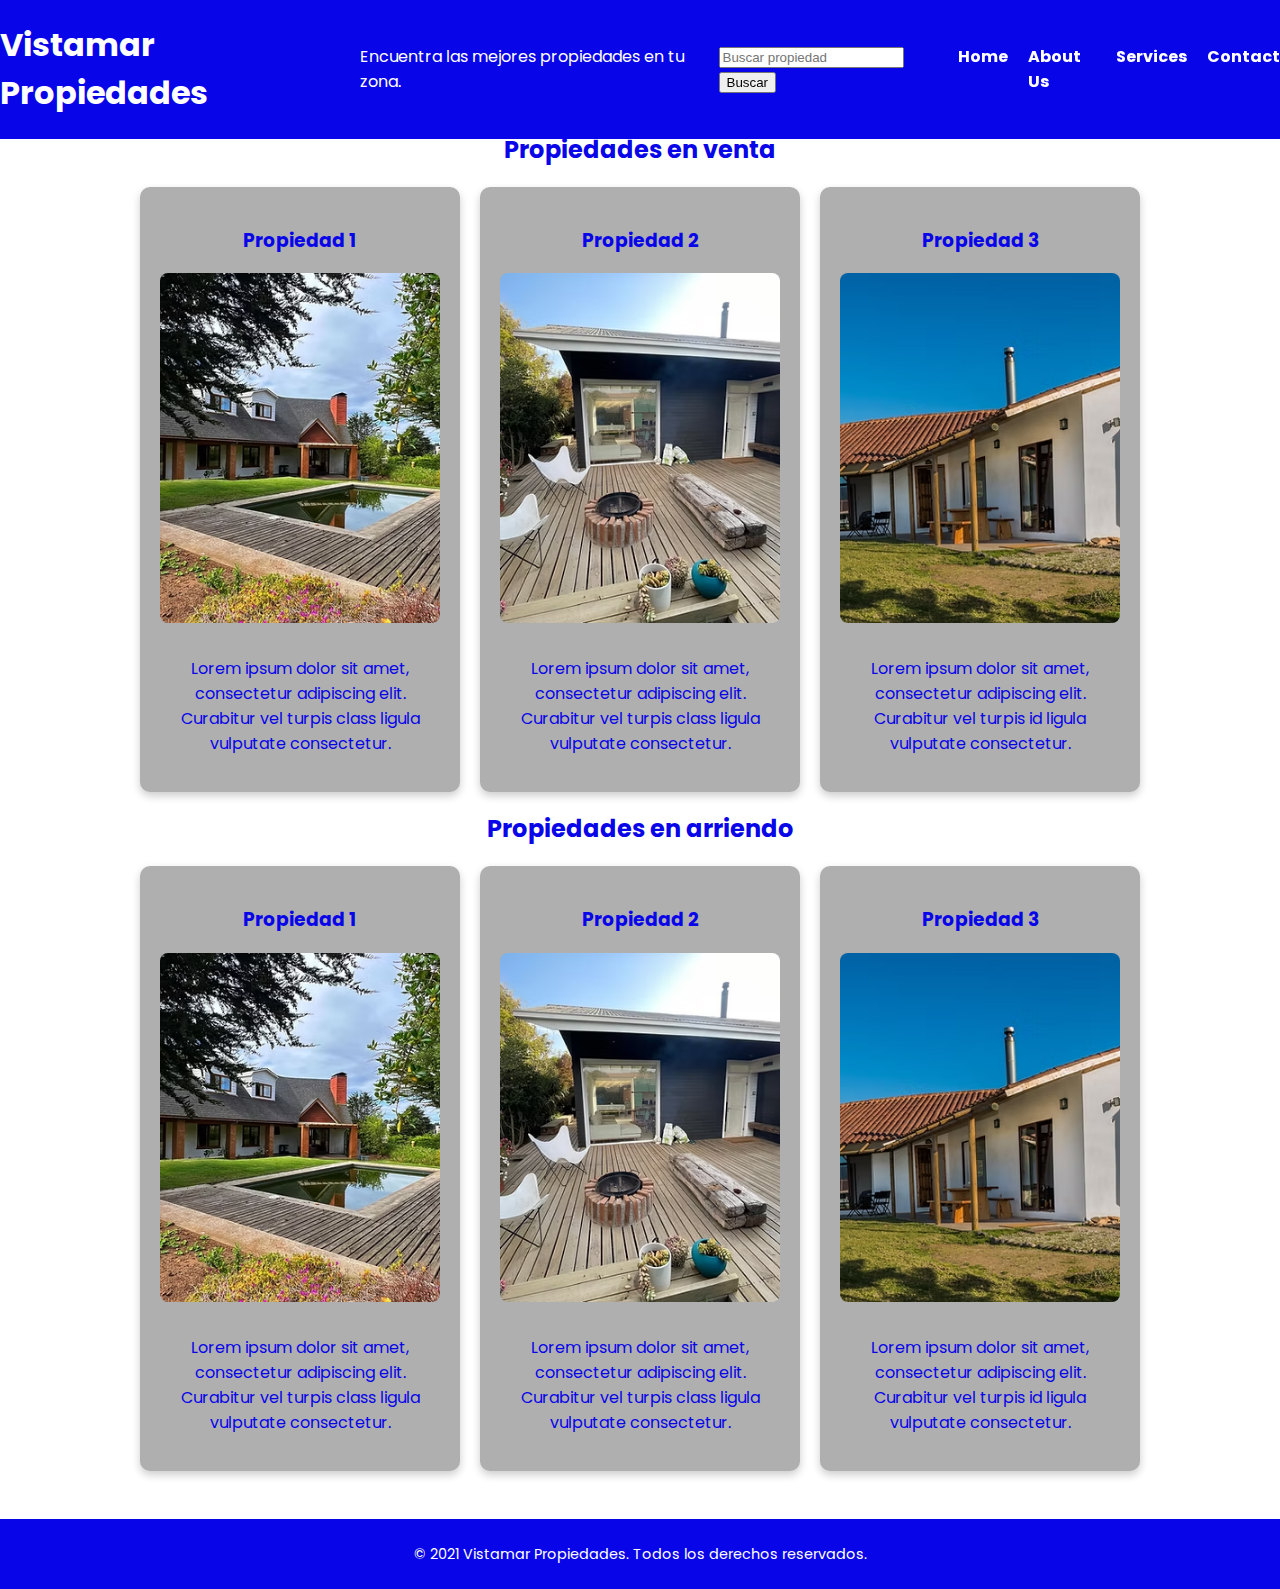
==== index.html @ 5f4e08e5 "primer commit" ====
<!DOCTYPE html>
<html lang="en">
<head>
    <meta charset="UTF-8">
    <meta name="viewport" content="width=device-width, initial-scale=1.0">
    <title>Vistamar Propiedades</title>
    <link rel="stylesheet" href="assets/css/style.css">
</head>
<body>
    <header>
        <h1>Vistamar Propiedades</h1>
        <p>Encuentra las mejores propiedades en tu zona.</p>
        <form action="#" method="get">
            <input type="text" placeholder="Buscar propiedad">
            <button type="submit">Buscar</button>
        </form>
    </div>
        <nav>
            <ul>
                <li><a href="#">Home</a></li>
                <li><a href="#">About Us</a></li>
                <li><a href="#">Services</a></li>
                <li><a href="#">Contact</a></li>
            </ul>
        </nav>
        <div>
    </header>
    <main>
        <section>
            <h2>Propiedades en venta</h2>
            <div class="seccion" id="ventas">
                <div class="card">
                    <h3>Propiedad 1</h3>
                    <img src="assets/img/propiedad1.avif" alt="Propiedad 1">
                    <p>Lorem ipsum dolor sit amet, consectetur adipiscing elit. Curabitur vel turpis class ligula vulputate consectetur.</p>
                </div>
                <div class="card">
                    <h3>Propiedad 2</h3>
                    <img src="assets/img/propiedad2.avif" alt="Propiedad 2">
                    <p>Lorem ipsum dolor sit amet, consectetur adipiscing elit. Curabitur vel turpis class ligula vulputate consectetur.</p>
                </div>
                <div class="card">
                    <h3>Propiedad 3</h3>
                    <img src="assets/img/propiedad3.avif" alt="Propiedad 3">
                    <p>Lorem ipsum dolor sit amet, consectetur adipiscing elit. Curabitur vel turpis id ligula vulputate consectetur.</p>
                </div>
            </div>
        </section>
        <section>
            <h2>Propiedades en arriendo</h2>
            <div class="seccion" id="arriendos">
                <div class="card">
                    <h3>Propiedad 1</h3>
                    <img src="assets/img/propiedad1.avif" alt="Propiedad 1">
                    <p>Lorem ipsum dolor sit amet, consectetur adipiscing elit. Curabitur vel turpis class ligula vulputate consectetur.</p>
                </div>
                <div class="card">
                    <h3>Propiedad 2</h3>
                    <img src="assets/img/propiedad2.avif" alt="Propiedad 2">
                    <p>Lorem ipsum dolor sit amet, consectetur adipiscing elit. Curabitur vel turpis class ligula vulputate consectetur.</p>
                </div>
                <div class="card">
                    <h3>Propiedad 3</h3>
                    <img src="assets/img/propiedad3.avif" alt="Propiedad 3">
                    <p>Lorem ipsum dolor sit amet, consectetur adipiscing elit. Curabitur vel turpis id ligula vulputate consectetur.</p>
                </div>
            </div>
        </section>
    </main>
    <footer>
        <p>&copy; 2021 Vistamar Propiedades. Todos los derechos reservados.</p>
    </footer>
    <script src="assets/js/script.js"></script>
</body>
</html>
---- assets/css/style.css ----
@import url('https://fonts.googleapis.com/css2?family=Poppins:wght@300;400;500;600&display=swap');

:root {
    --bg: #ffffff;
    --primary: #0805e8;
    --yellow: #e7c83c;
    --gris: #afafaf;
}

body {
    background-color: var(--bg);
    font-family: 'Poppins', sans-serif;
    color: var(--primary);
    margin: 0;
    width: 100%;
}

header {
    display: flex;
    justify-content: space-evenly;
    align-items: center;
    background-color: var(--primary);
    color: var(--bg);
    width: 100%;
    position: fixed;
    top: 0;
}

header div {
    text-align: center;
}

header nav ul {
    display: flex;
    gap: 20px;
    list-style: none;
    padding: 0;
    margin: 0;
}

header nav ul li a {
    text-decoration: none;
    color: var(--bg);
    font-weight: bold;
}

main {
    margin-top: 7rem;
    margin-bottom: 3rem;
}

section {
    width: 100%;
    text-align: center;
    align-items: center;
    display: flex;
    flex-direction: column;
    justify-content: center;
}

.seccion {
    width: 1000px;
    display: grid;
    grid-template-columns: repeat(auto-fit, minmax(20rem, 1fr));
    justify-content: center;
    gap: 20px;
}

.card {
    background-color: var(--gris);
    border-radius: 10px;
    padding: 20px;
    box-shadow: 0 4px 8px 0 rgba(0, 0, 0, 0.2);
    text-align: center;
}

.card img {
    width: 100%;
    height: auto;
    border-radius: 8px;
    margin-bottom: 10px;
}

footer {
    text-align: center;
    background-color: var(--primary);
    color: var(--bg);
    padding: 10px 0;
    font-size: 0.9rem;
}
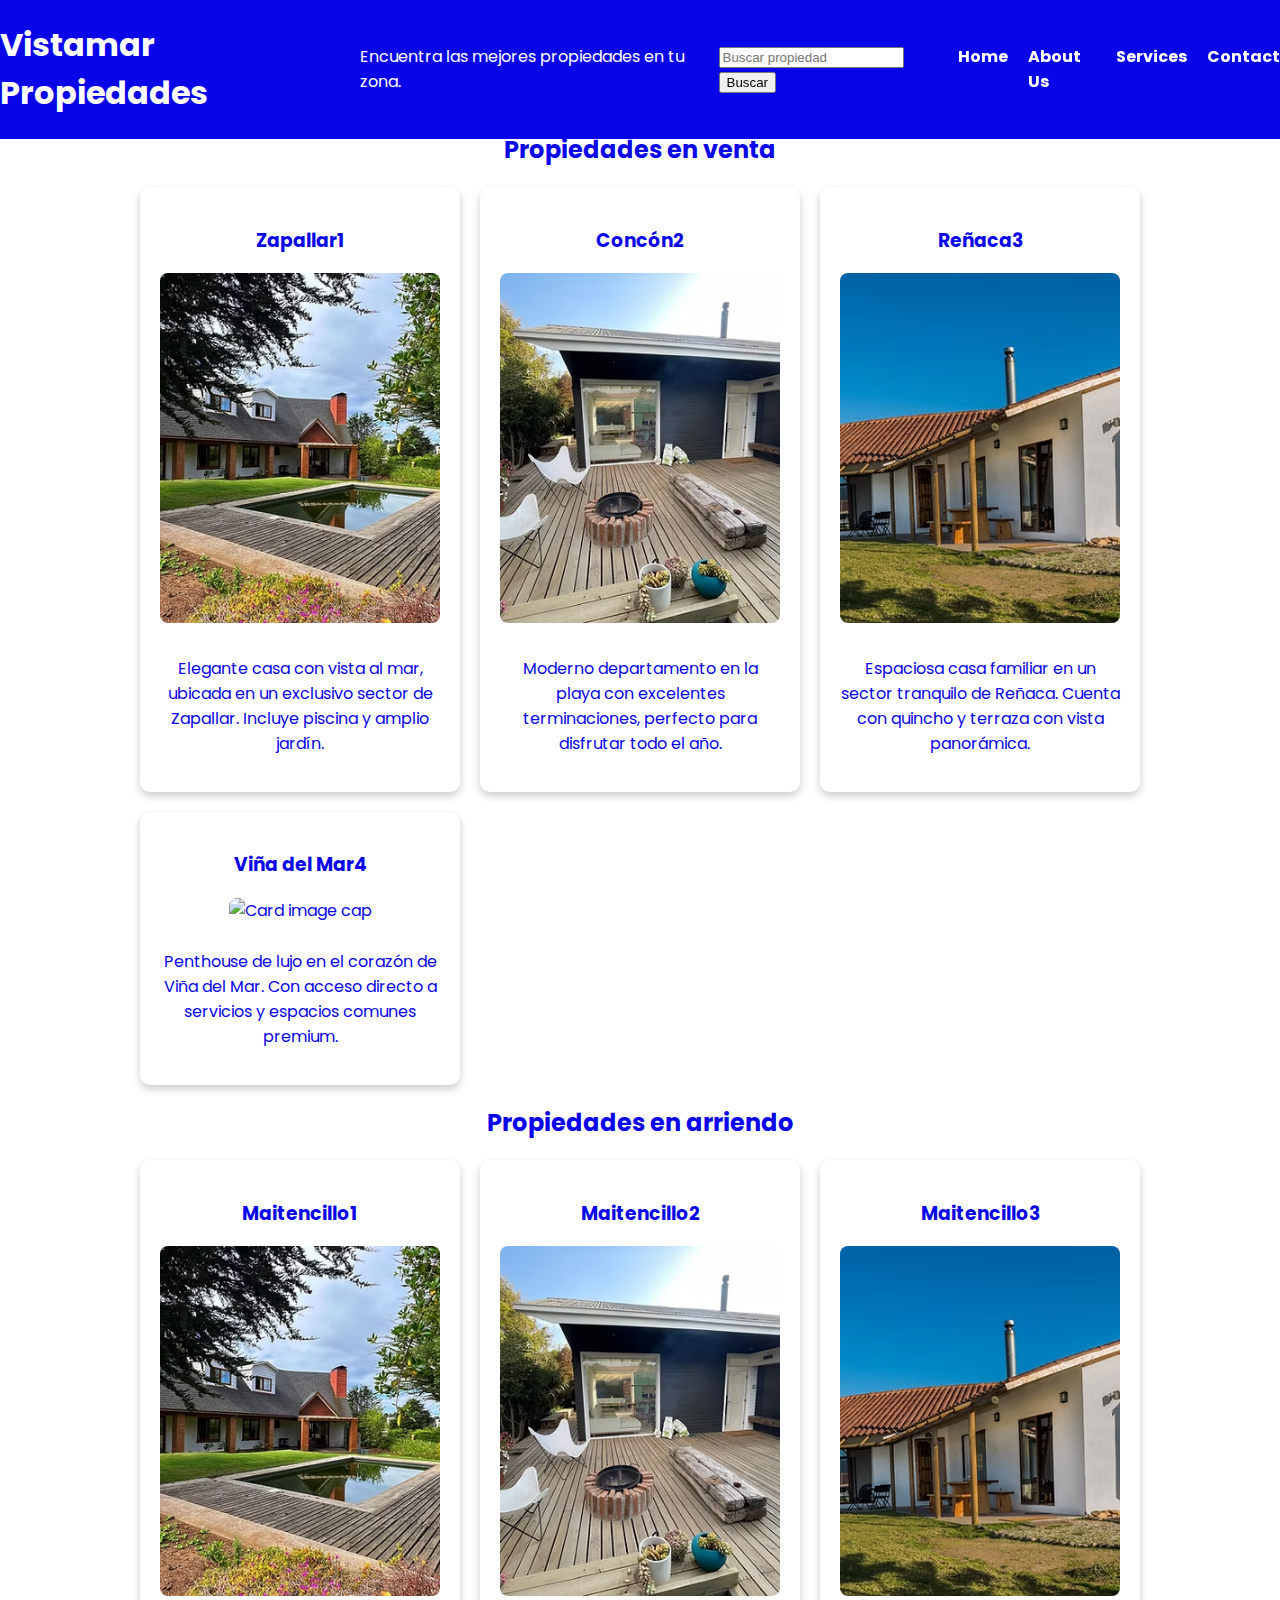
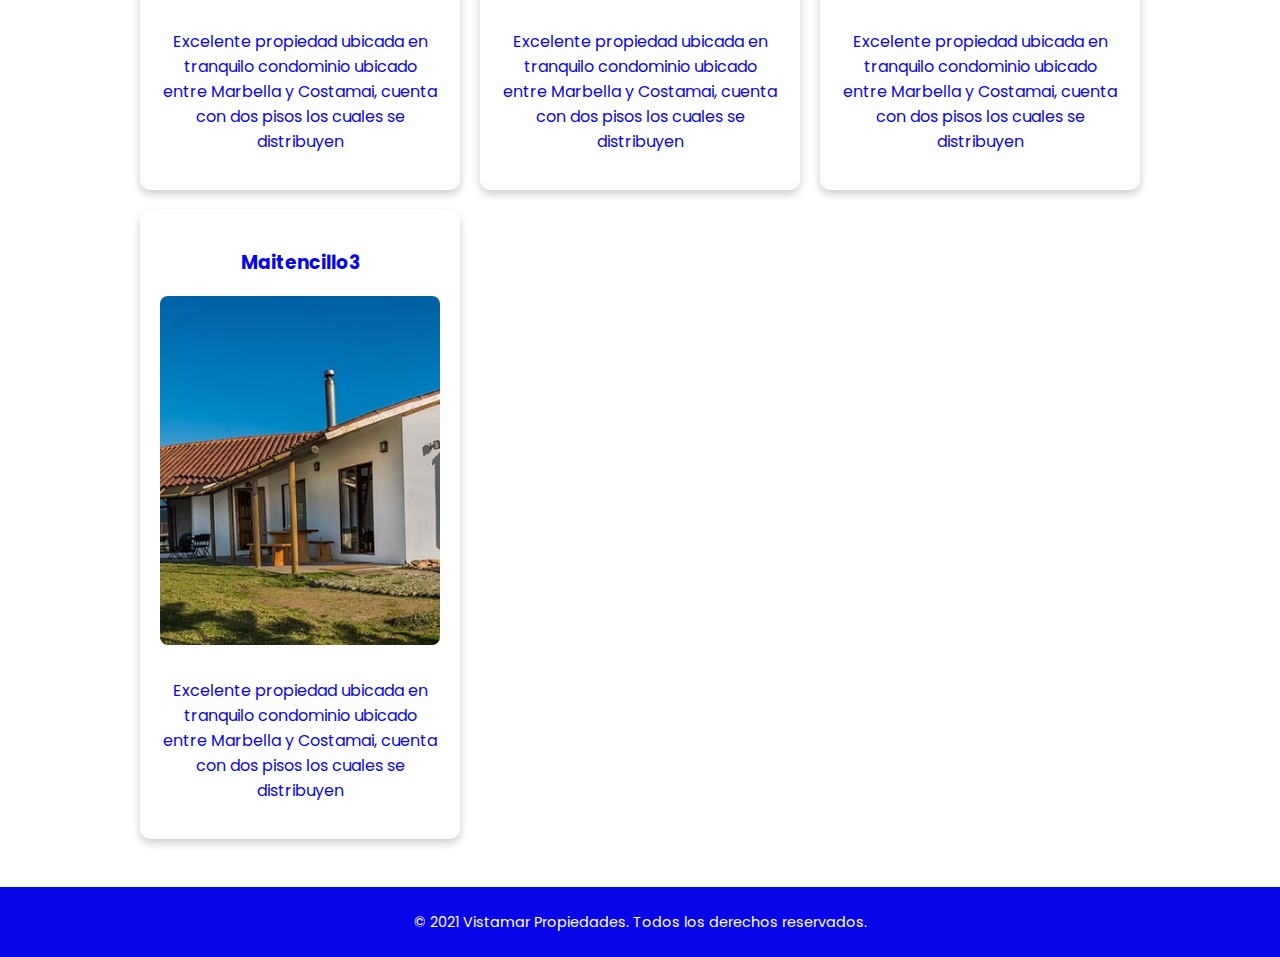
==== commit c6525e0c: "first arrays" ====
--- a/index.html
+++ b/index.html
@@ -29,41 +29,12 @@
         <section>
             <h2>Propiedades en venta</h2>
             <div class="seccion" id="ventas">
-                <div class="card">
-                    <h3>Propiedad 1</h3>
-                    <img src="assets/img/propiedad1.avif" alt="Propiedad 1">
-                    <p>Lorem ipsum dolor sit amet, consectetur adipiscing elit. Curabitur vel turpis class ligula vulputate consectetur.</p>
-                </div>
-                <div class="card">
-                    <h3>Propiedad 2</h3>
-                    <img src="assets/img/propiedad2.avif" alt="Propiedad 2">
-                    <p>Lorem ipsum dolor sit amet, consectetur adipiscing elit. Curabitur vel turpis class ligula vulputate consectetur.</p>
-                </div>
-                <div class="card">
-                    <h3>Propiedad 3</h3>
-                    <img src="assets/img/propiedad3.avif" alt="Propiedad 3">
-                    <p>Lorem ipsum dolor sit amet, consectetur adipiscing elit. Curabitur vel turpis id ligula vulputate consectetur.</p>
-                </div>
+              
             </div>
         </section>
         <section>
             <h2>Propiedades en arriendo</h2>
             <div class="seccion" id="arriendos">
-                <div class="card">
-                    <h3>Propiedad 1</h3>
-                    <img src="assets/img/propiedad1.avif" alt="Propiedad 1">
-                    <p>Lorem ipsum dolor sit amet, consectetur adipiscing elit. Curabitur vel turpis class ligula vulputate consectetur.</p>
-                </div>
-                <div class="card">
-                    <h3>Propiedad 2</h3>
-                    <img src="assets/img/propiedad2.avif" alt="Propiedad 2">
-                    <p>Lorem ipsum dolor sit amet, consectetur adipiscing elit. Curabitur vel turpis class ligula vulputate consectetur.</p>
-                </div>
-                <div class="card">
-                    <h3>Propiedad 3</h3>
-                    <img src="assets/img/propiedad3.avif" alt="Propiedad 3">
-                    <p>Lorem ipsum dolor sit amet, consectetur adipiscing elit. Curabitur vel turpis id ligula vulputate consectetur.</p>
-                </div>
             </div>
         </section>
     </main>
--- a/assets/css/style.css
+++ b/assets/css/style.css
@@ -67,7 +67,7 @@
 }
 
 .card {
-    background-color: var(--gris);
+    background-color: var(--bg);
     border-radius: 10px;
     padding: 20px;
     box-shadow: 0 4px 8px 0 rgba(0, 0, 0, 0.2);
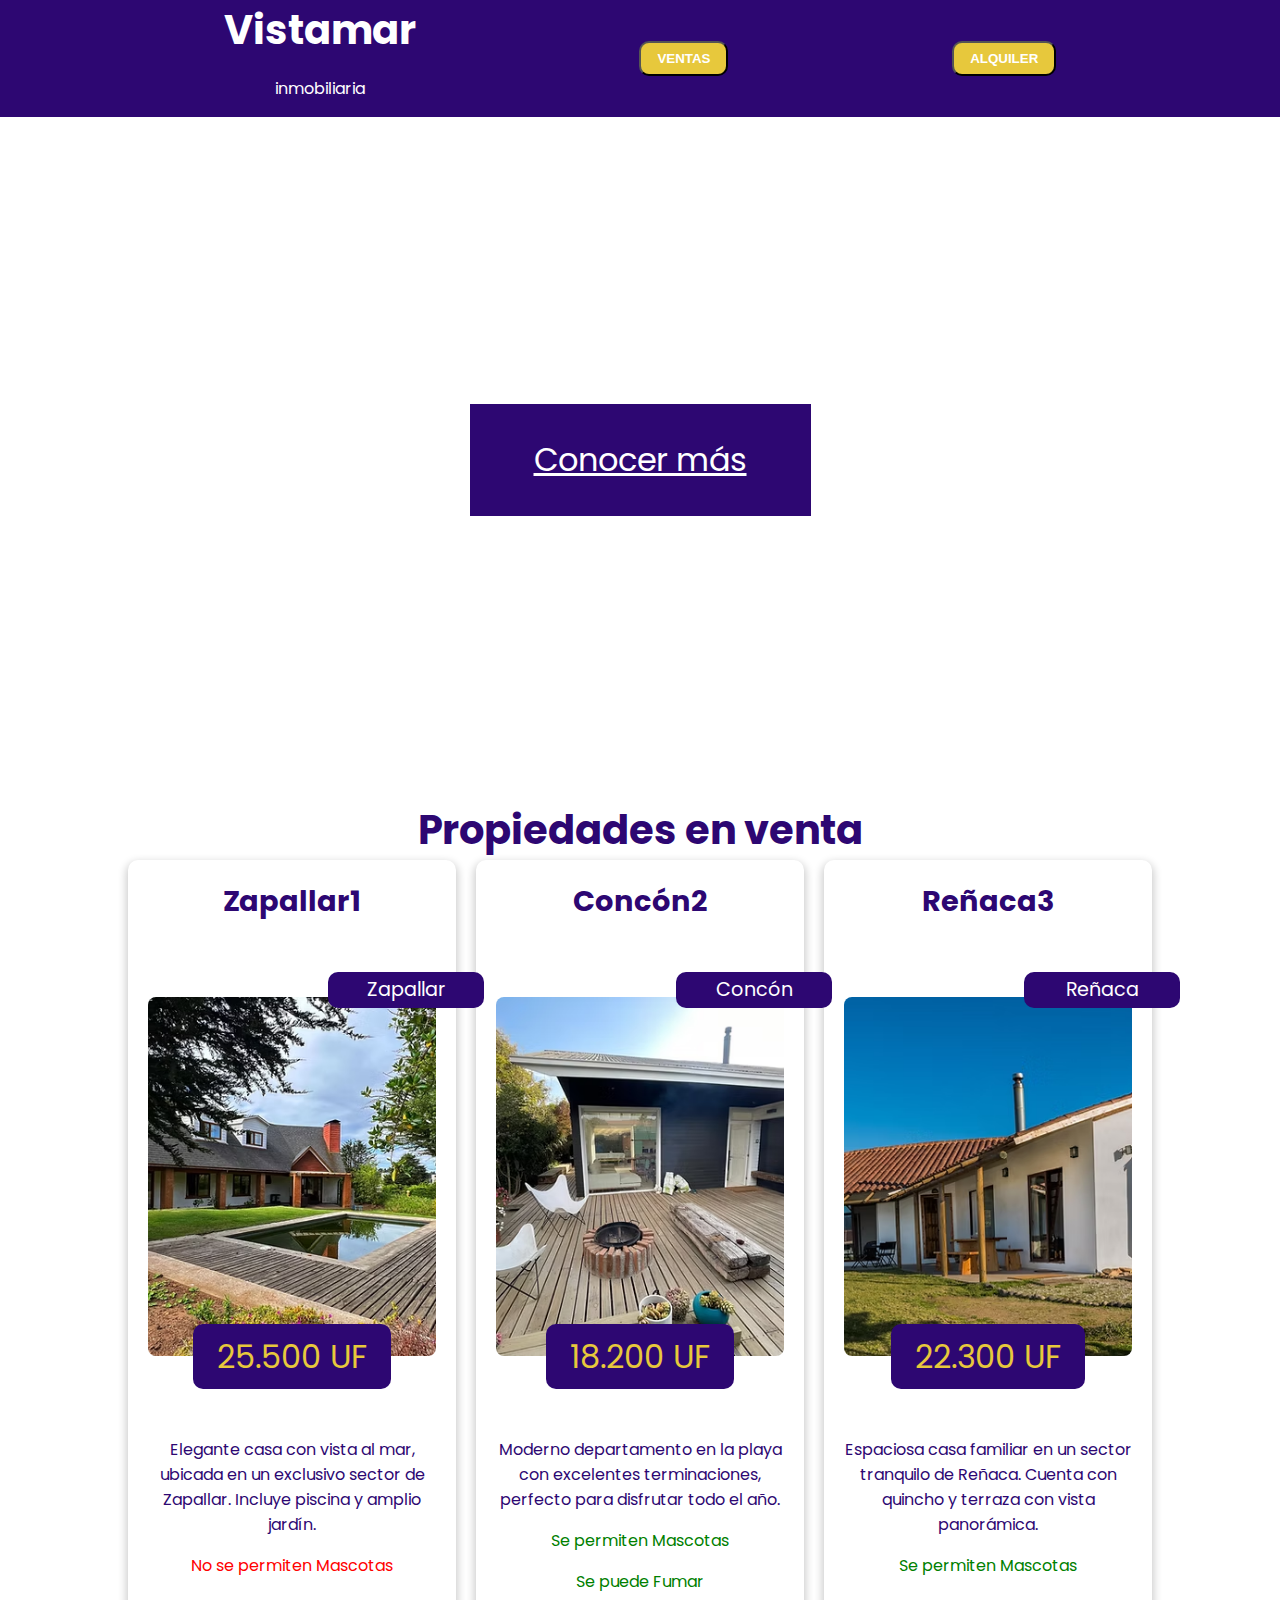
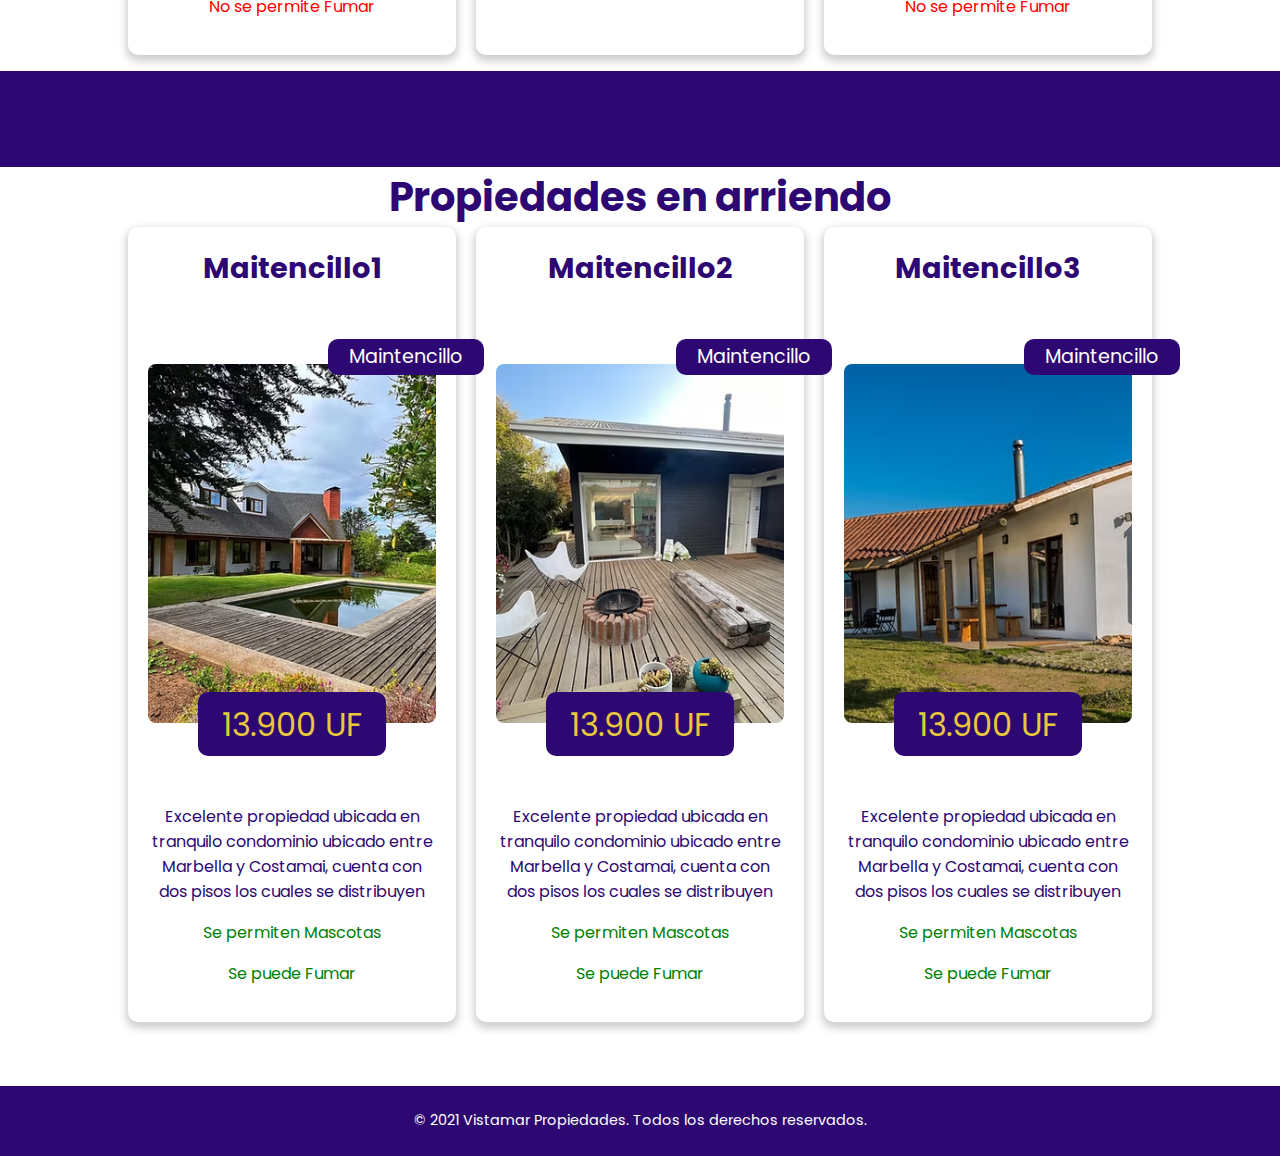
==== commit ba696f79: "smoke and pets logic" ====
--- a/index.html
+++ b/index.html
@@ -8,30 +8,29 @@
 </head>
 <body>
     <header>
-        <h1>Vistamar Propiedades</h1>
-        <p>Encuentra las mejores propiedades en tu zona.</p>
-        <form action="#" method="get">
-            <input type="text" placeholder="Buscar propiedad">
-            <button type="submit">Buscar</button>
-        </form>
+        <div style="display: flex; flex-direction: column;">
+            <h2>Vistamar</h2>
+            <p>inmobiliaria</p>
+        </div>
+            <button type="button">VENTAS</button>
+            <button type="button">ALQUILER</button>
     </div>
-        <nav>
-            <ul>
-                <li><a href="#">Home</a></li>
-                <li><a href="#">About Us</a></li>
-                <li><a href="#">Services</a></li>
-                <li><a href="#">Contact</a></li>
-            </ul>
-        </nav>
-        <div>
     </header>
     <main>
+        <section>
+            <div class="hero">
+                <h1>Conoce tú próximo hogar</h1>
+                <a href="#">Conocer más</a>
+            </div>
+        </section>
+
         <section>
             <h2>Propiedades en venta</h2>
             <div class="seccion" id="ventas">
               
             </div>
         </section>
+        <div class="banner"></div>
         <section>
             <h2>Propiedades en arriendo</h2>
             <div class="seccion" id="arriendos">
--- a/assets/css/style.css
+++ b/assets/css/style.css
@@ -1,90 +1,176 @@
-@import url('https://fonts.googleapis.com/css2?family=Poppins:wght@300;400;500;600&display=swap');
+@import url("https://fonts.googleapis.com/css2?family=Poppins:wght@300;400;500;600&display=swap");
 
 :root {
-    --bg: #ffffff;
-    --primary: #0805e8;
-    --yellow: #e7c83c;
-    --gris: #afafaf;
+  --bg: #ffffff;
+  --primary: #2d0772;
+  --yellow: #e7c83c;
+  --gris: #afafaf;
 }
 
 body {
-    background-color: var(--bg);
-    font-family: 'Poppins', sans-serif;
+  background-color: var(--bg);
+  font-family: "Poppins", sans-serif;
+  color: var(--primary);
+  margin: 0;
+  width: 100%;
+}
+
+h1 {
+    font-size: 5rem;
+    color: var(--bg);
+    margin: 0;
+}
+h2 {
+  font-size: 2.5rem;
+  color: var(--primary);
+  margin: 0;
+}
+header h2 {
+  font-size: 2.5rem;
+  color: var(--bg);
+  margin: 0;
+}
+h3 {
+    font-size: 1.8rem;
     color: var(--primary);
     margin: 0;
-    width: 100%;
 }
 
+.red {
+  color: red !important;
+}
+.green {
+  color: green !important;
+}
+
+
 header {
-    display: flex;
-    justify-content: space-evenly;
-    align-items: center;
-    background-color: var(--primary);
-    color: var(--bg);
-    width: 100%;
-    position: fixed;
-    top: 0;
+  display: flex;
+  justify-content: space-evenly;
+  align-items: center;
+  background-color: var(--primary);
+  color: var(--bg);
+  width: 100%;
+  position: fixed;
+  top: 0;
+  z-index: 2;
 }
 
 header div {
-    text-align: center;
+  text-align: center;
 }
 
 header nav ul {
-    display: flex;
-    gap: 20px;
-    list-style: none;
-    padding: 0;
-    margin: 0;
+  display: flex;
+  gap: 20px;
+  list-style: none;
+  padding: 0;
+  margin: 0;
 }
 
 header nav ul li a {
-    text-decoration: none;
-    color: var(--bg);
-    font-weight: bold;
+  text-decoration: none;
+  color: var(--bg);
+  font-weight: bold;
+}
+
+button {
+  color: var(--bg);
+  background-color: var(--yellow);
+  padding: 0.5rem 1rem;
+  font-weight: 600;
+  border-radius: 10px;
 }
 
 main {
-    margin-top: 7rem;
-    margin-bottom: 3rem;
+  margin-bottom: 3rem;
 }
 
 section {
+  width: 100%;
+  text-align: center;
+  align-items: center;
+  display: flex;
+  flex-direction: column;
+  justify-content: center;
+}
+
+.banner {
     width: 100%;
-    text-align: center;
-    align-items: center;
-    display: flex;
-    flex-direction: column;
-    justify-content: center;
+    height: 6rem;
+    background-color: var(--primary);
+}
+
+span {
+    position: relative;
+    top: -40px;
+    background-color: var(--primary);
+    color: var(--yellow);
+    padding: .6rem 1.5rem;
+    font-size: 2rem;
+    margin: 0;
+    border-radius: 10px;
+}
+.ubi {
+    position: relative;
+    top: 30px;
+    right: -180px;
+    color: var(--bg);
+    background-color: var(--primary);
+    padding: .2rem;
+    font-size: 1.2rem;
+    width: 150px;
+    border-radius: 10px;
 }
 
 .seccion {
-    width: 1000px;
-    display: grid;
-    grid-template-columns: repeat(auto-fit, minmax(20rem, 1fr));
-    justify-content: center;
-    gap: 20px;
+  width: 80%;
+  display: grid;
+  grid-template-columns: repeat(auto-fit, minmax(20rem, 1fr));
+  justify-content: center;
+  gap: 20px;
+  margin-bottom: 1rem;
+}
+
+.hero {
+  background-image: url('../img/hero.jpg');
+  background-attachment: fixed;
+  background-size: cover;
+  background-position: center;
+  height: 800px;
+  display: flex;
+  align-items: center;
+  justify-content: center;
+  flex-direction: column;
+  width: 100%;
+}
+
+.hero a {
+    background-color: var(--primary);
+    color: var(--bg);
+    padding: 2rem 4rem;
+    font-size: 2rem;
 }
 
 .card {
-    background-color: var(--bg);
-    border-radius: 10px;
-    padding: 20px;
-    box-shadow: 0 4px 8px 0 rgba(0, 0, 0, 0.2);
-    text-align: center;
+  background-color: var(--bg);
+  border-radius: 10px;
+  padding: 20px;
+  box-shadow: 0 4px 8px 2px rgba(0, 0, 0, 0.2);
+  text-align: center;
 }
 
 .card img {
-    width: 100%;
-    height: auto;
-    border-radius: 8px;
-    margin-bottom: 10px;
+  width: 100%;
+  height: auto;
+  border-radius: 8px;
+  margin-bottom: 10px;
 }
 
 footer {
-    text-align: center;
-    background-color: var(--primary);
-    color: var(--bg);
-    padding: 10px 0;
-    font-size: 0.9rem;
+  text-align: center;
+  background-color: var(--primary);
+  color: var(--bg);
+  padding: 10px 0;
+  font-size: 0.9rem;
 }
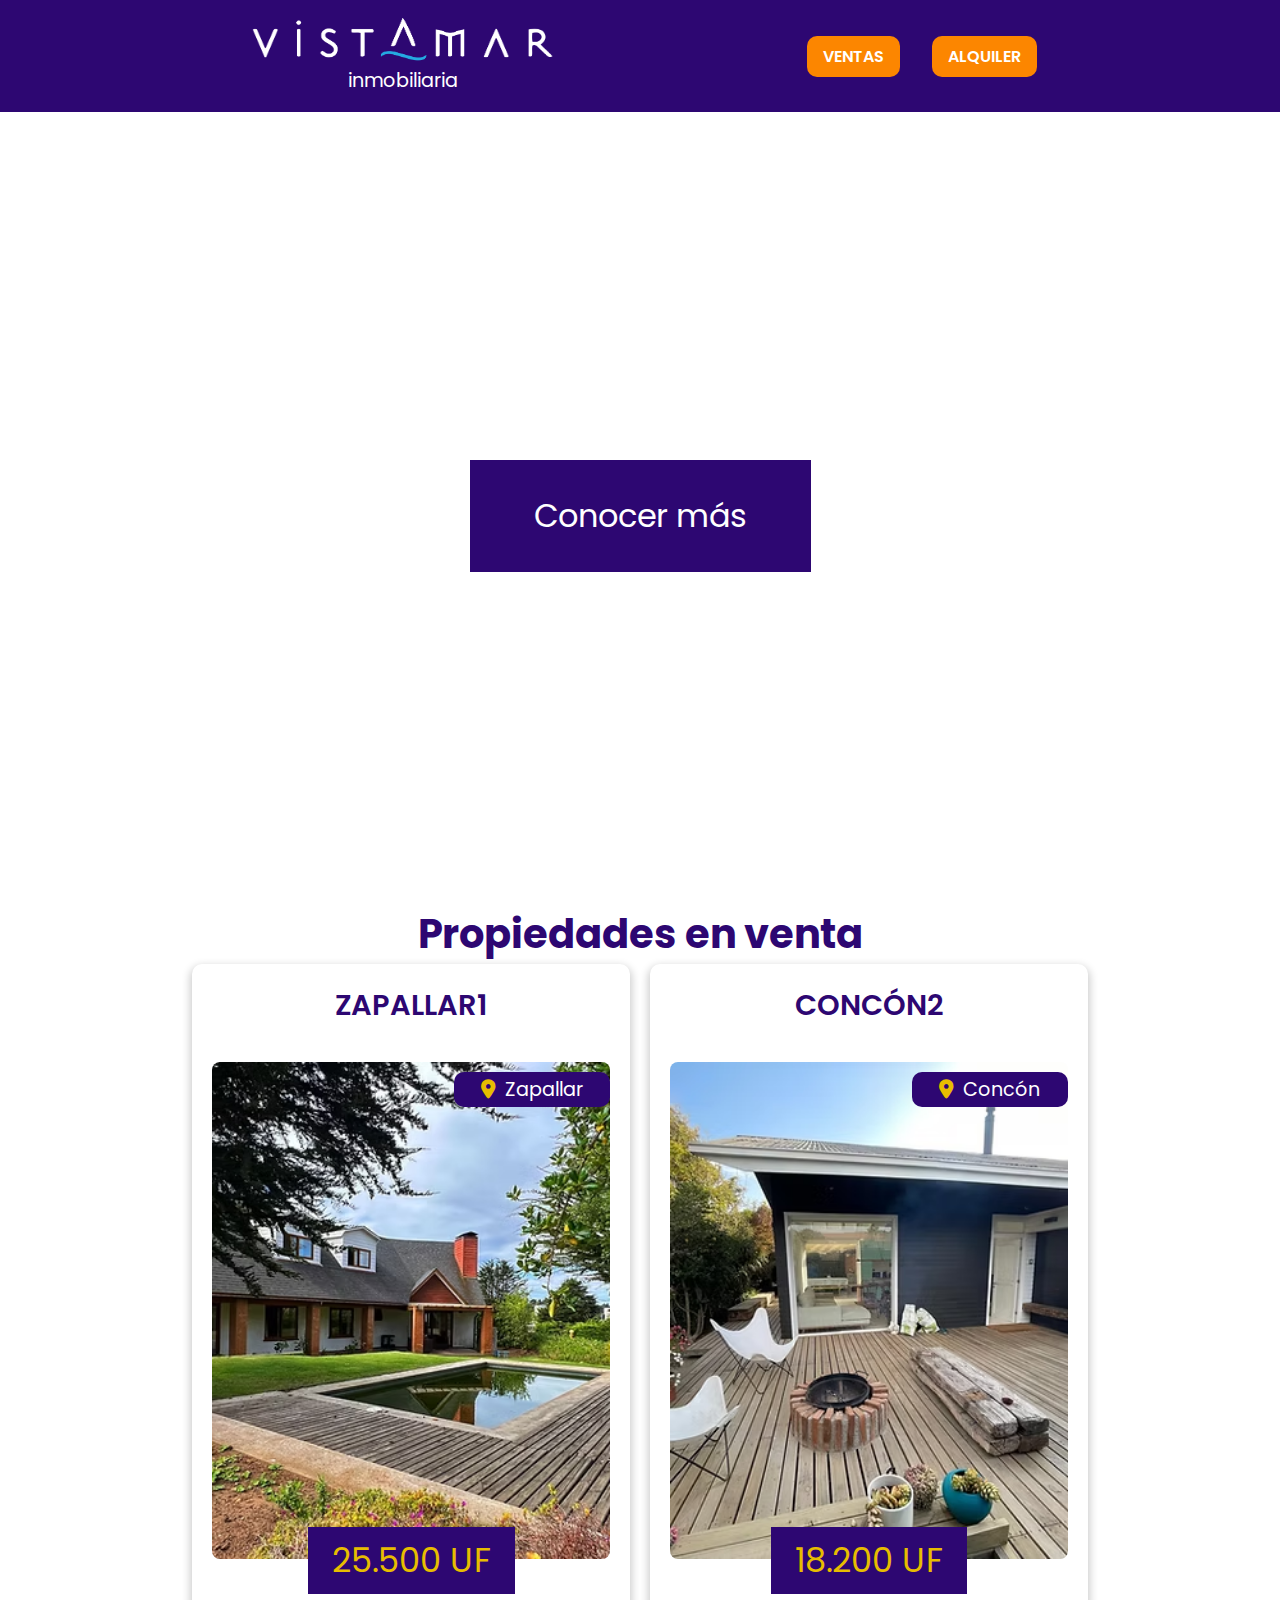
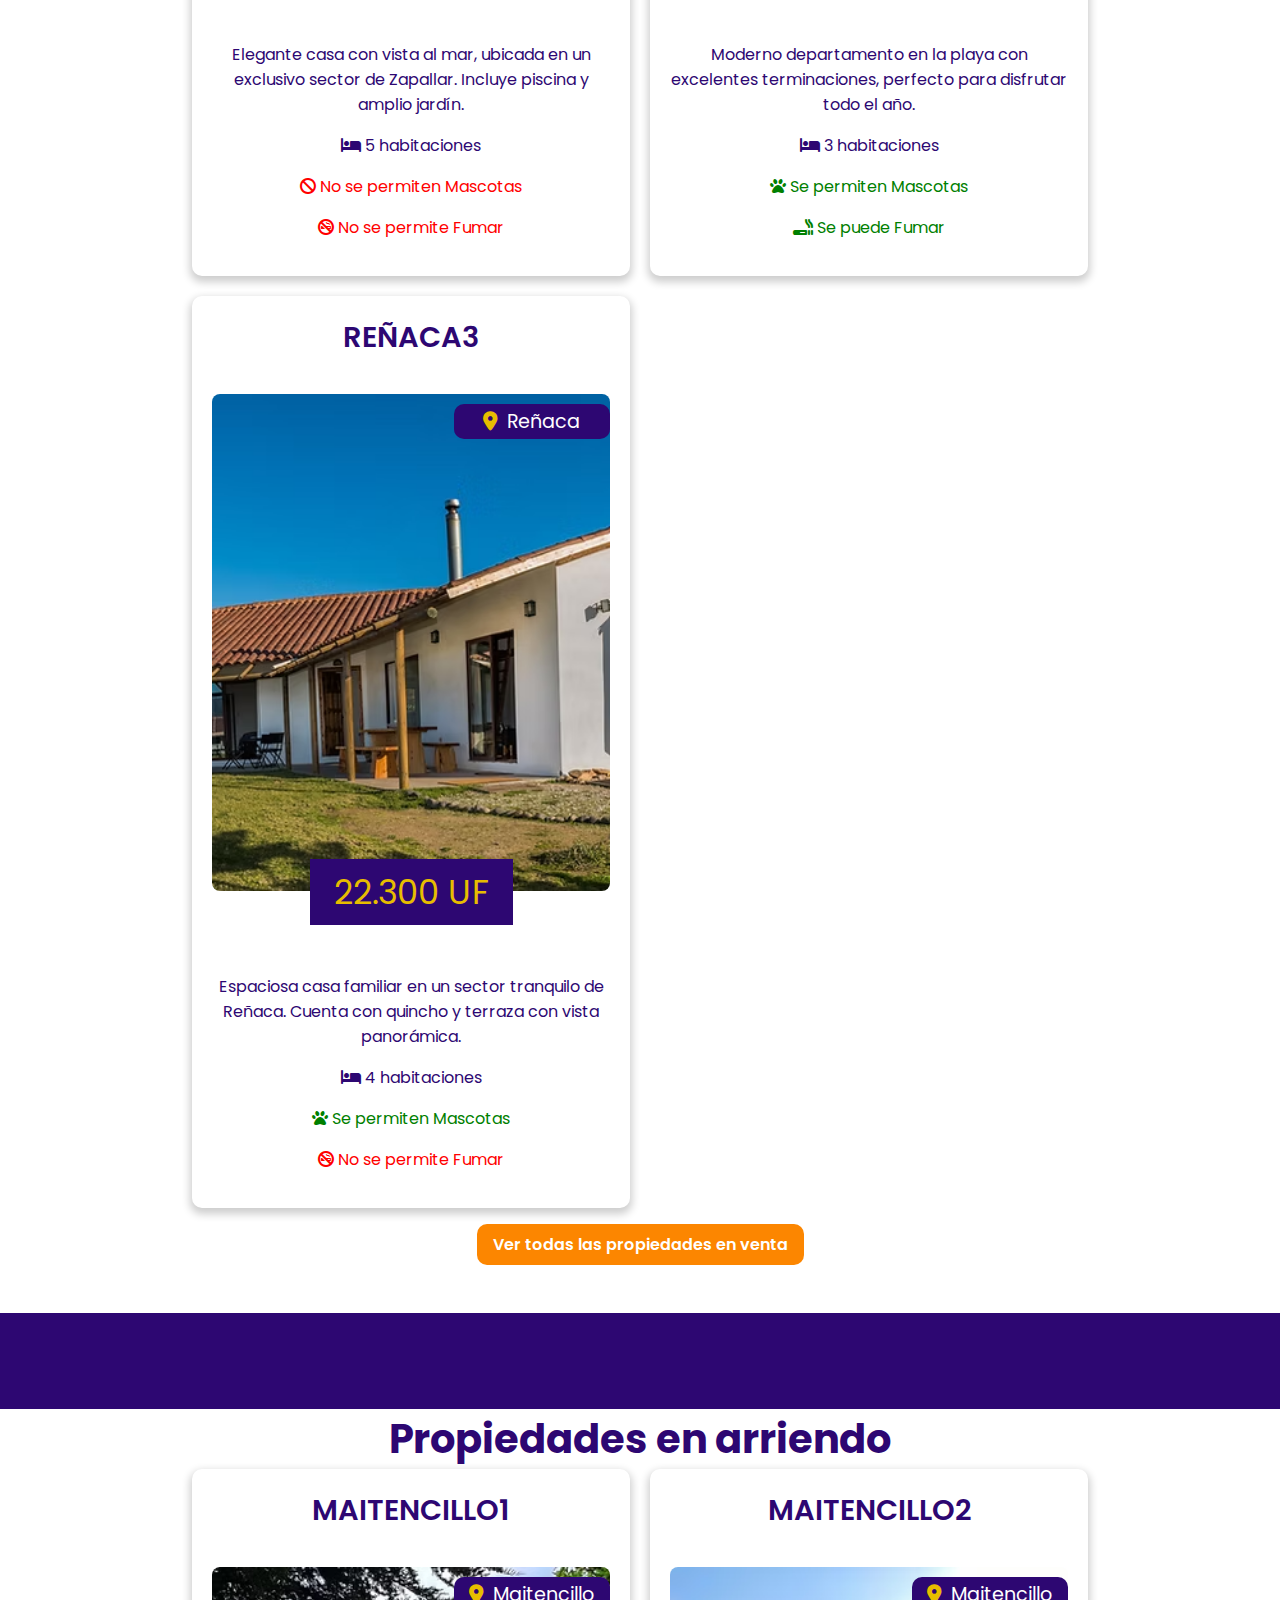
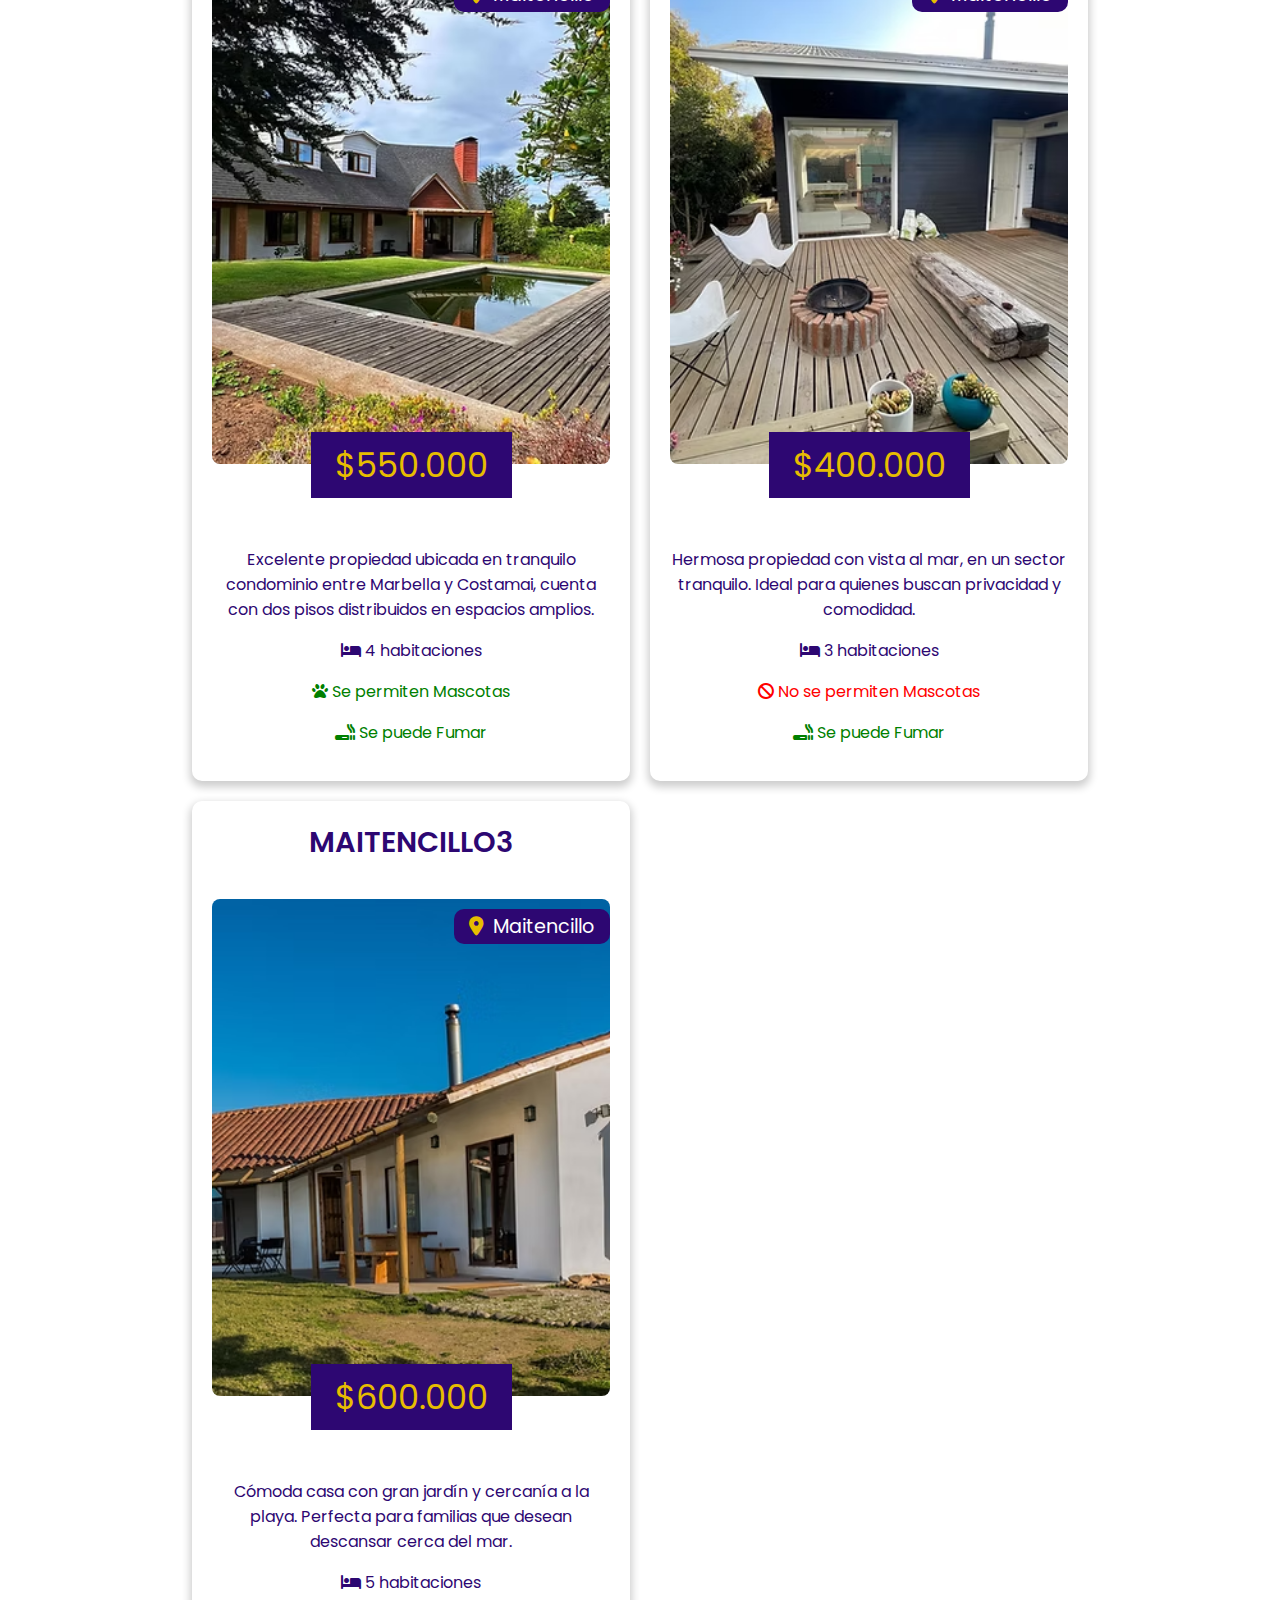
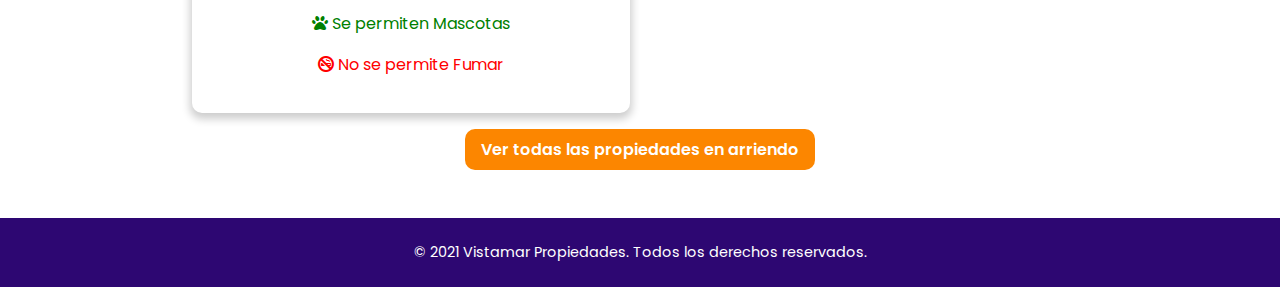
==== commit b8110cd0: "add logo, fix header, fix page" ====
--- a/index.html
+++ b/index.html
@@ -5,16 +5,18 @@
     <meta name="viewport" content="width=device-width, initial-scale=1.0">
     <title>Vistamar Propiedades</title>
     <link rel="stylesheet" href="assets/css/style.css">
+    <link href="https://cdnjs.cloudflare.com/ajax/libs/font-awesome/6.5.0/css/all.min.css" rel="stylesheet">
 </head>
 <body>
     <header>
-        <div style="display: flex; flex-direction: column;">
-            <h2>Vistamar</h2>
-            <p>inmobiliaria</p>
-        </div>
-            <button type="button">VENTAS</button>
-            <button type="button">ALQUILER</button>
-    </div>
+            <div style="display: flex; flex-direction: column;">
+                <img src="assets/img/logo.png" alt="">
+                <p>inmobiliaria</p>
+            </div>
+            <div style="display:flex; gap: 2rem;">
+                <a class="boton" href="propiedades_ventas.html">VENTAS</a>
+                <a class="boton" href="propiedades_alquiler.html">ALQUILER</a>
+            </div>
     </header>
     <main>
         <section>
@@ -27,14 +29,16 @@
         <section>
             <h2>Propiedades en venta</h2>
             <div class="seccion" id="ventas">
-              
+
             </div>
+            <a class="boton" href="propiedades_ventas.html">Ver todas las propiedades en venta</a>
         </section>
-        <div class="banner"></div>
+    <div class="banner"></div>
         <section>
             <h2>Propiedades en arriendo</h2>
-            <div class="seccion" id="arriendos">
-            </div>
+                <div class="seccion" id="arriendos">
+                </div>
+                <a class="boton" href="propiedades_alquiler.html">Ver todas las propiedades en arriendo</a>
         </section>
     </main>
     <footer>
--- a/assets/css/style.css
+++ b/assets/css/style.css
@@ -3,8 +3,17 @@
 :root {
   --bg: #ffffff;
   --primary: #2d0772;
-  --yellow: #e7c83c;
-  --gris: #afafaf;
+  --yellow: #e7bd00;
+  --yellow2: #fc8600;
+  --gris: #cecece;
+}
+
+html {
+  transition: all 0.3s ease-in-out;
+}
+
+a {
+  text-decoration: none;
 }
 
 body {
@@ -13,6 +22,10 @@
   color: var(--primary);
   margin: 0;
   width: 100%;
+  display: flex;
+  flex-direction: column;
+  justify-content: center;
+  align-items: center;
 }
 
 h1 {
@@ -20,20 +33,30 @@
     color: var(--bg);
     margin: 0;
 }
+
 h2 {
   font-size: 2.5rem;
   color: var(--primary);
   margin: 0;
 }
-header h2 {
-  font-size: 2.5rem;
-  color: var(--bg);
-  margin: 0;
-}
+
+header p {
+  top: -50px;
+  margin: 0;
+  font-size: 1.2rem;
+}
+
+header img {
+  width: 20rem;
+  height: 3rem;
+}
+
 h3 {
     font-size: 1.8rem;
+    font-weight: 600;
     color: var(--primary);
     margin: 0;
+    text-transform: uppercase;
 }
 
 .red {
@@ -54,6 +77,7 @@
   position: fixed;
   top: 0;
   z-index: 2;
+  height: 7rem;
 }
 
 header div {
@@ -74,25 +98,33 @@
   font-weight: bold;
 }
 
-button {
-  color: var(--bg);
-  background-color: var(--yellow);
+.boton {
+  color: var(--bg);
+  background-color: var(--yellow2);
   padding: 0.5rem 1rem;
   font-weight: 600;
   border-radius: 10px;
+  transition: all 0.2s ease-in-out;
+}
+
+.boton:hover {
+  background-color: rgb(255, 81, 0);
+  transform: scale(1.1);
 }
 
 main {
+  margin-top: 3.5rem;
+  width: 100%;
+}
+
+section {
+  width: 100%;
+  text-align: center;
+  align-items: center;
+  display: flex;
+  flex-direction: column;
+  justify-content: center;
   margin-bottom: 3rem;
-}
-
-section {
-  width: 100%;
-  text-align: center;
-  align-items: center;
-  display: flex;
-  flex-direction: column;
-  justify-content: center;
 }
 
 .banner {
@@ -107,14 +139,21 @@
     background-color: var(--primary);
     color: var(--yellow);
     padding: .6rem 1.5rem;
-    font-size: 2rem;
+    font-size: 2.1rem;
     margin: 0;
-    border-radius: 10px;
-}
+}
+
+.ubiposs {
+  position: relative;
+  display: flex;
+  justify-content: end;
+  margin: 0;
+}
+
 .ubi {
+  margin: 0;
     position: relative;
-    top: 30px;
-    right: -180px;
+    top: 2.8rem;
     color: var(--bg);
     background-color: var(--primary);
     padding: .2rem;
@@ -123,8 +162,14 @@
     border-radius: 10px;
 }
 
+.ubi i {
+  color: var(--yellow);
+  margin-right: .3rem;
+}
+
+
 .seccion {
-  width: 80%;
+  width: 70%;
   display: grid;
   grid-template-columns: repeat(auto-fit, minmax(20rem, 1fr));
   justify-content: center;
@@ -173,4 +218,5 @@
   color: var(--bg);
   padding: 10px 0;
   font-size: 0.9rem;
-}
+  width: 100%;
+}
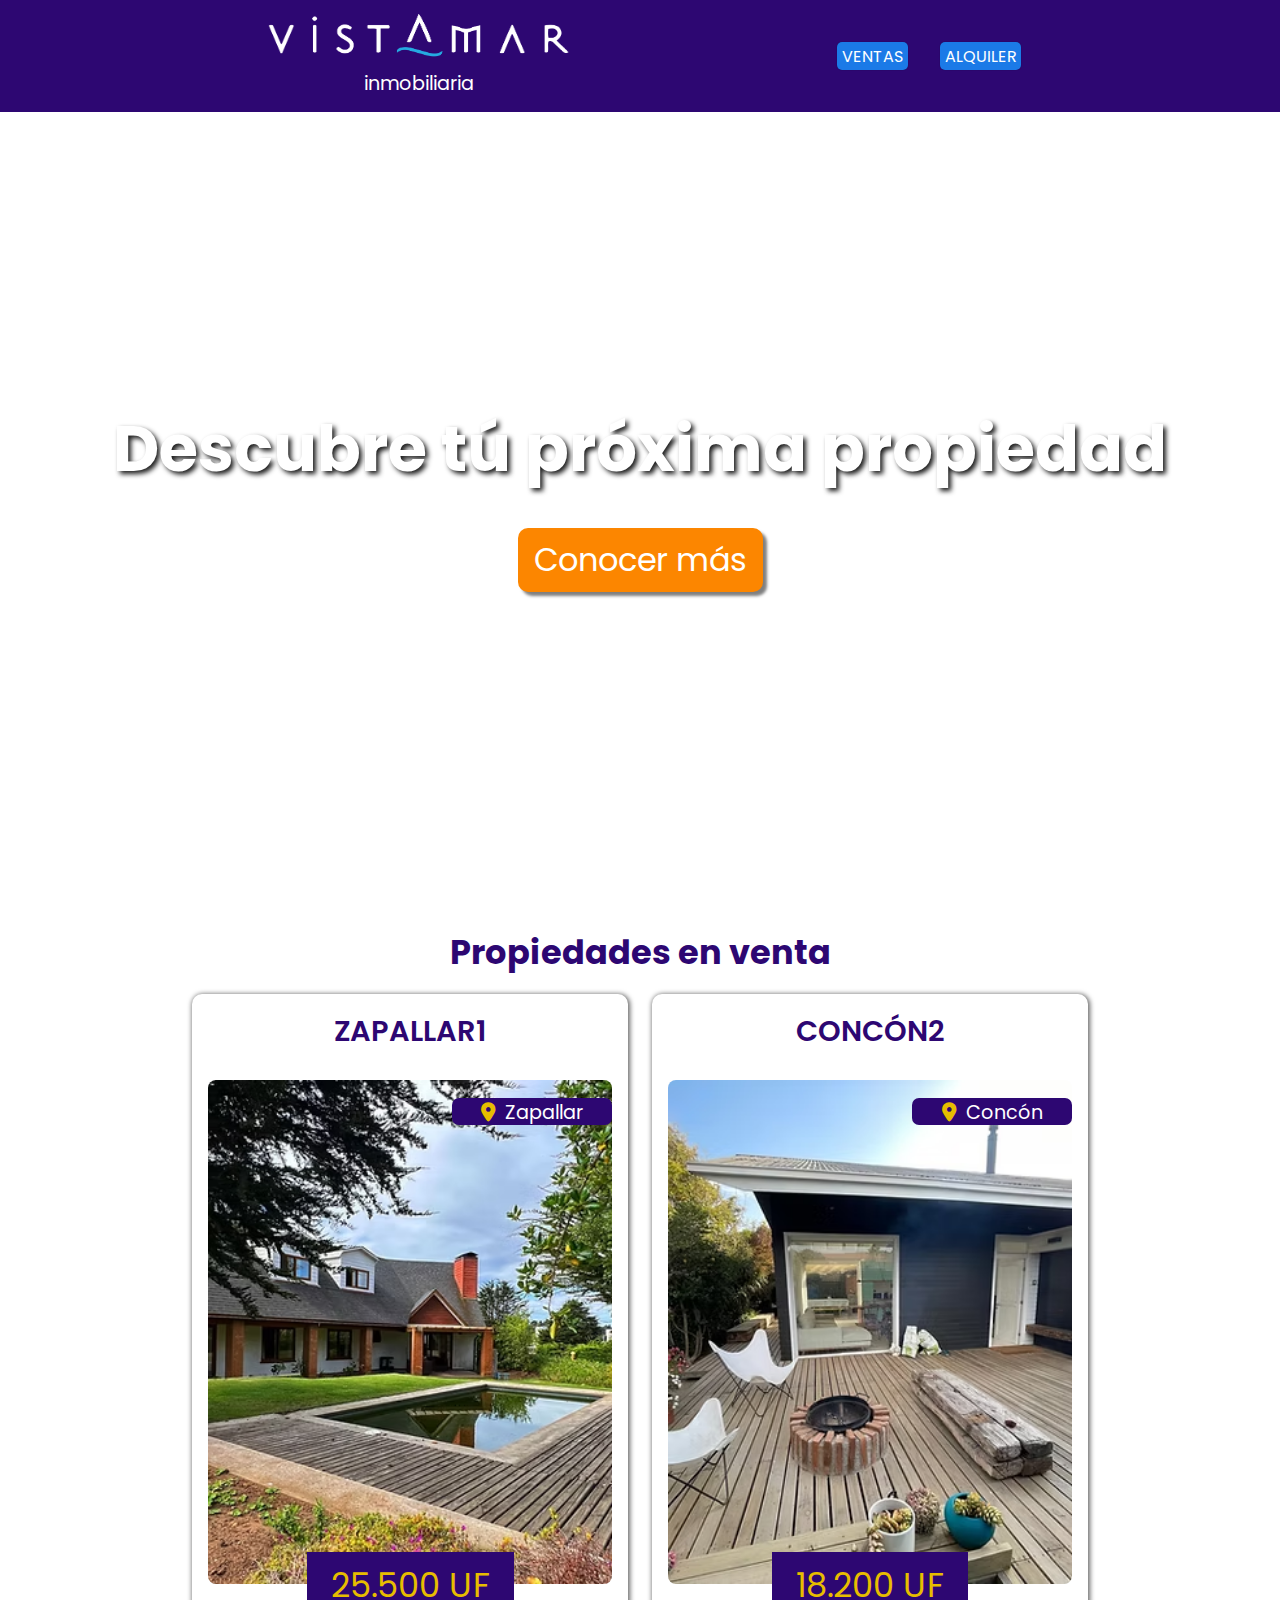
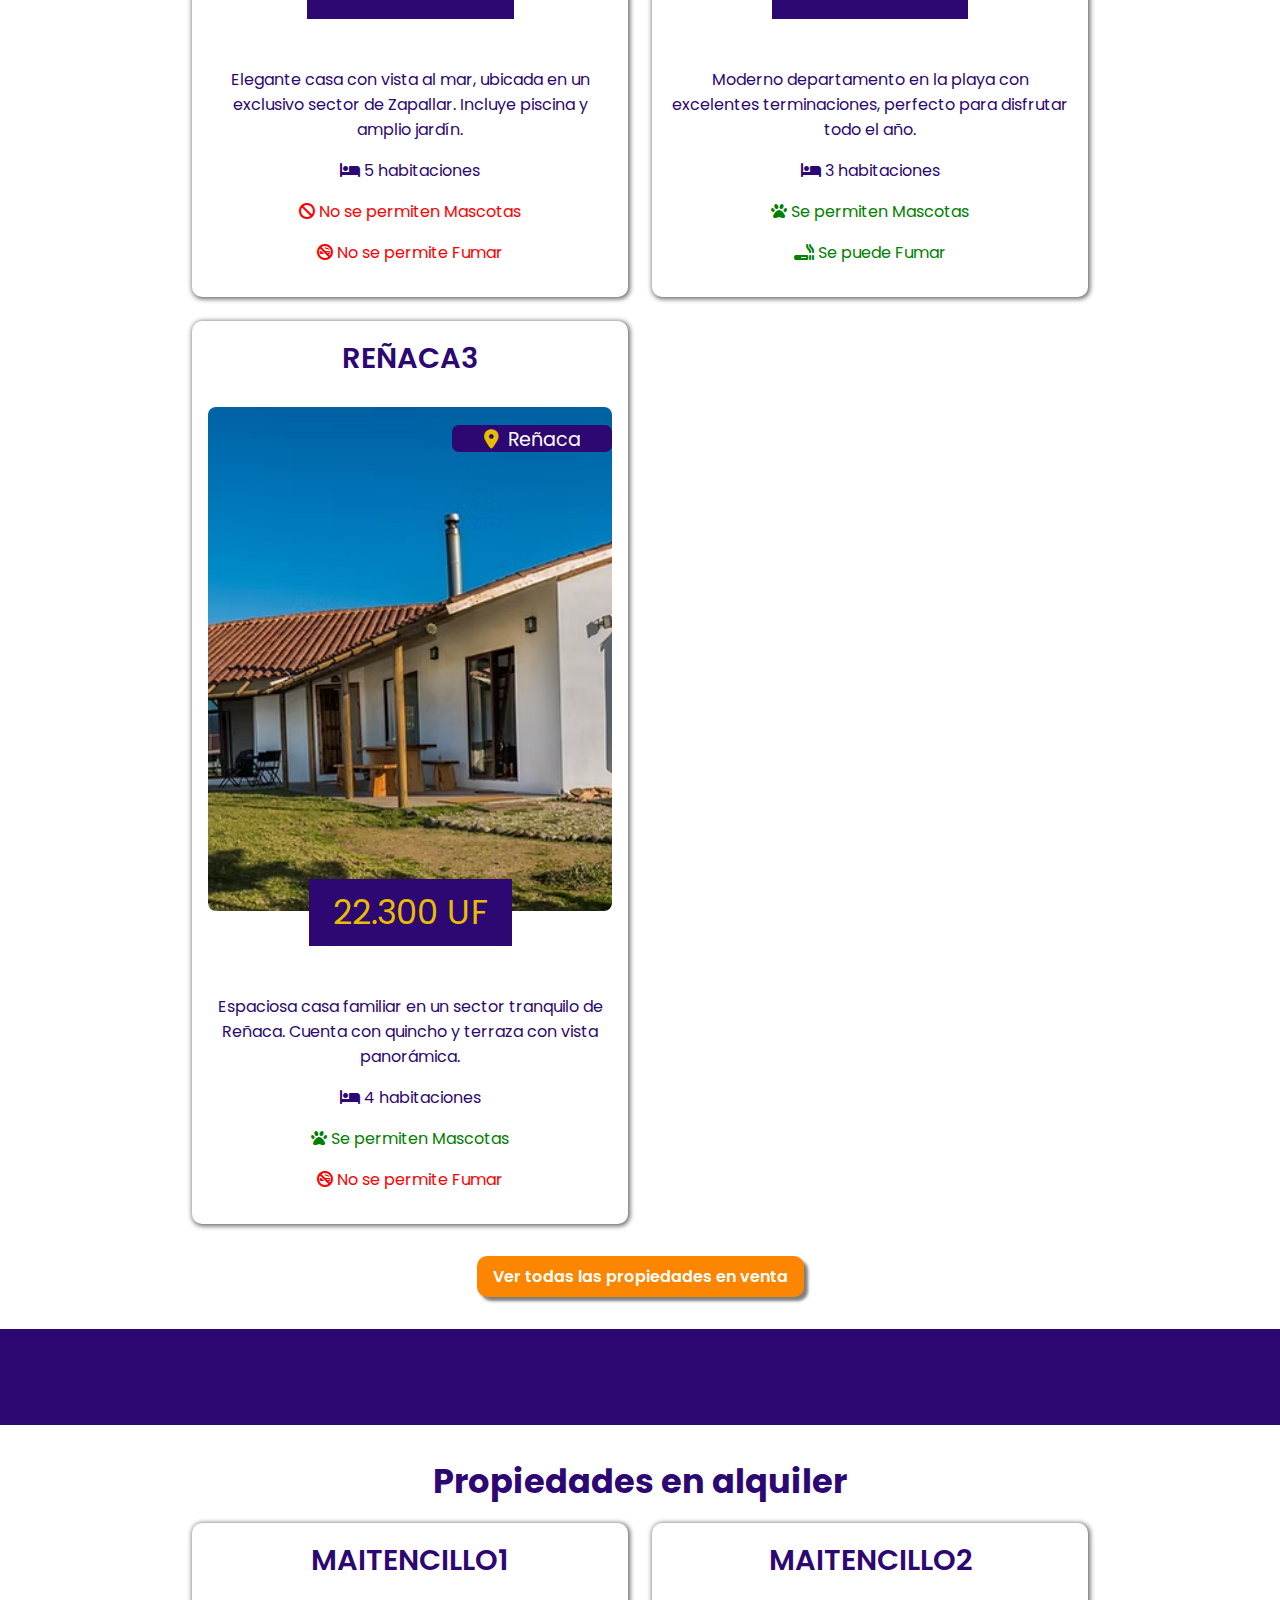
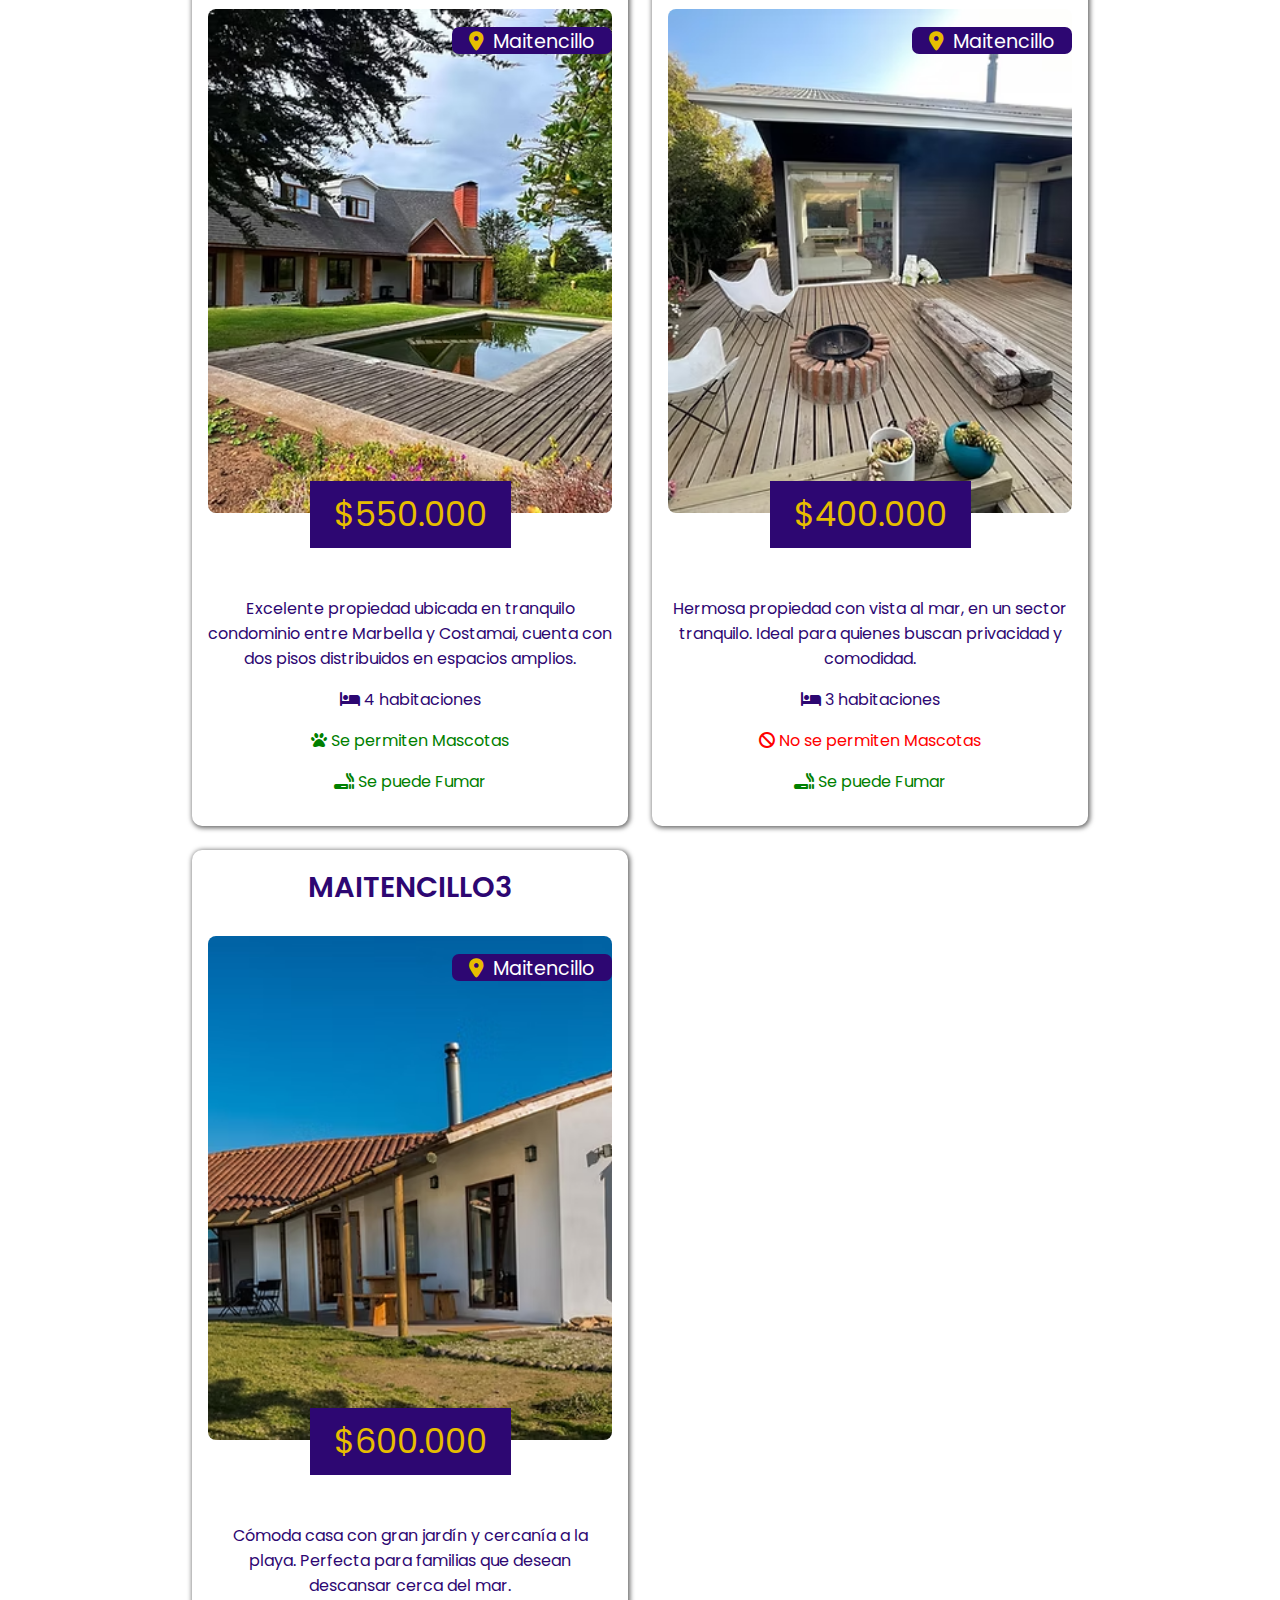
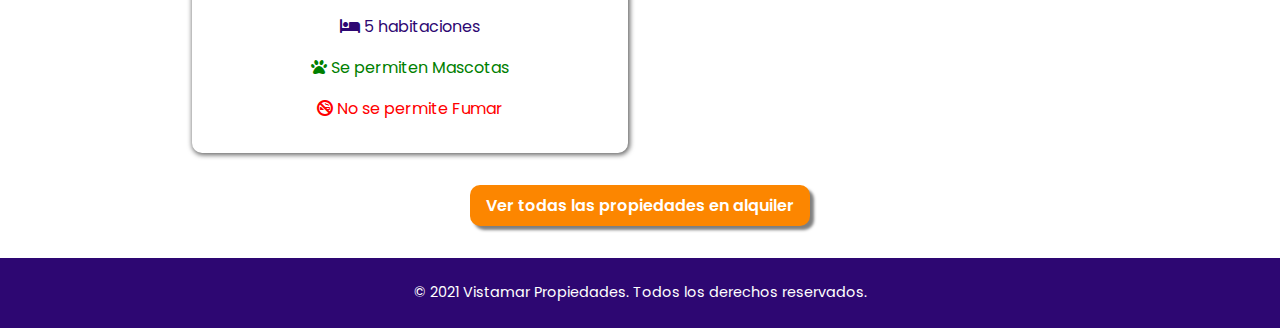
==== commit 8dd592d9: "fit mobile version" ====
--- a/index.html
+++ b/index.html
@@ -10,22 +10,21 @@
 <body>
     <header>
             <div style="display: flex; flex-direction: column;">
-                <img src="assets/img/logo.png" alt="">
+                <a href="index.html">
+                    <img src="assets/img/logo.png" alt="">
+                </a>
                 <p>inmobiliaria</p>
             </div>
             <div style="display:flex; gap: 2rem;">
-                <a class="boton" href="propiedades_ventas.html">VENTAS</a>
-                <a class="boton" href="propiedades_alquiler.html">ALQUILER</a>
+                <a class="botonh" href="propiedades_ventas.html">VENTAS</a>
+                <a class="botonh" href="propiedades_alquiler.html">ALQUILER</a>
             </div>
     </header>
     <main>
-        <section>
-            <div class="hero">
-                <h1>Conoce tú próximo hogar</h1>
-                <a href="#">Conocer más</a>
-            </div>
-        </section>
-
+        <div class="hero">
+            <h1>Descubre tú próxima propiedad</h1>
+            <a href="propiedades_ventas.html">Conocer más</a>
+        </div>
         <section>
             <h2>Propiedades en venta</h2>
             <div class="seccion" id="ventas">
@@ -35,10 +34,10 @@
         </section>
     <div class="banner"></div>
         <section>
-            <h2>Propiedades en arriendo</h2>
+            <h2>Propiedades en alquiler</h2>
                 <div class="seccion" id="arriendos">
                 </div>
-                <a class="boton" href="propiedades_alquiler.html">Ver todas las propiedades en arriendo</a>
+                <a class="boton" href="propiedades_alquiler.html">Ver todas las propiedades en alquiler</a>
         </section>
     </main>
     <footer>
--- a/assets/css/style.css
+++ b/assets/css/style.css
@@ -6,6 +6,7 @@
   --yellow: #e7bd00;
   --yellow2: #fc8600;
   --gris: #cecece;
+  --celeste: #1b7ae7;
 }
 
 html {
@@ -29,13 +30,14 @@
 }
 
 h1 {
-    font-size: 5rem;
+    font-size: 4rem;
     color: var(--bg);
     margin: 0;
+    text-align: center;
 }
 
 h2 {
-  font-size: 2.5rem;
+  font-size: 2.1rem;
   color: var(--primary);
   margin: 0;
 }
@@ -84,18 +86,18 @@
   text-align: center;
 }
 
-header nav ul {
-  display: flex;
-  gap: 20px;
-  list-style: none;
-  padding: 0;
-  margin: 0;
-}
-
-header nav ul li a {
-  text-decoration: none;
-  color: var(--bg);
-  font-weight: bold;
+.botonh {
+  color: var(--bg);
+  background-color: var(--celeste);
+  padding: 0.1rem .3rem;
+  border-radius: 5px;
+  box-shadow: 0px 0px 1px rgba(0, 0, 0, 0.5);
+  transition: all 0.1s ease-in-out;
+}
+
+.botonh:hover {
+  background-color: rgb(81, 0, 148);
+  transform: scale(1.02);
 }
 
 .boton {
@@ -104,16 +106,17 @@
   padding: 0.5rem 1rem;
   font-weight: 600;
   border-radius: 10px;
-  transition: all 0.2s ease-in-out;
+  transition: all 0.1s ease-in-out;
+  box-shadow: 4px 4px 3px rgba(0, 0, 0, 0.5);
 }
 
 .boton:hover {
-  background-color: rgb(255, 81, 0);
-  transform: scale(1.1);
+  background-color: rgb(155, 89, 2);
+  transform: scale(1.02);
 }
 
 main {
-  margin-top: 3.5rem;
+  margin-top: 6rem;
   width: 100%;
 }
 
@@ -124,7 +127,7 @@
   display: flex;
   flex-direction: column;
   justify-content: center;
-  margin-bottom: 3rem;
+  margin: 2rem 0;
 }
 
 .banner {
@@ -144,22 +147,24 @@
 }
 
 .ubiposs {
+  display: flex;
+  justify-content: end;
+  margin: 0;
+  padding: 0;
+  line-height: 0;
+  height: 27px;
+}
+
+.ubi {
+  margin: 0;
   position: relative;
-  display: flex;
-  justify-content: end;
-  margin: 0;
-}
-
-.ubi {
-  margin: 0;
-    position: relative;
-    top: 2.8rem;
-    color: var(--bg);
-    background-color: var(--primary);
-    padding: .2rem;
-    font-size: 1.2rem;
-    width: 150px;
-    border-radius: 10px;
+  top: 2.8rem;
+  color: var(--bg);
+  background-color: var(--primary);
+  padding: .3rem;
+  font-size: 1.2rem;
+  width: 150px;
+  border-radius: 7px;
 }
 
 .ubi i {
@@ -171,10 +176,11 @@
 .seccion {
   width: 70%;
   display: grid;
-  grid-template-columns: repeat(auto-fit, minmax(20rem, 1fr));
-  justify-content: center;
-  gap: 20px;
-  margin-bottom: 1rem;
+  grid-template-columns: repeat(auto-fit, minmax(24.9rem, 1fr));
+  justify-content: center;
+  gap: 1.5rem;
+  margin: 1rem 0;
+  padding-bottom: 1rem;
 }
 
 .hero {
@@ -188,20 +194,34 @@
   justify-content: center;
   flex-direction: column;
   width: 100%;
+  gap: 2rem;
+}
+
+.hero h1 {
+    text-shadow: 3px 3px 5px #1d1d1d;
 }
 
 .hero a {
-    background-color: var(--primary);
+    background-color: var(--yellow2);
     color: var(--bg);
-    padding: 2rem 4rem;
+    padding: .5rem 1rem;
     font-size: 2rem;
+    border-radius: 10px;
+    box-shadow: 4px 4px 3px rgba(0, 0, 0, 0.5);
+    transition: all 0.1s ease-in-out;
+    text-align: center;
+}
+
+.hero a:hover {
+  background-color: rgb(223, 168, 68);
+  transform: scale(1.02);
 }
 
 .card {
   background-color: var(--bg);
   border-radius: 10px;
-  padding: 20px;
-  box-shadow: 0 4px 8px 2px rgba(0, 0, 0, 0.2);
+  padding: 1rem;
+  box-shadow: 1px 1px 5px 1px rgba(0, 0, 0, 0.6);
   text-align: center;
 }
 
@@ -220,3 +240,10 @@
   font-size: 0.9rem;
   width: 100%;
 }
+
+@media (max-width: 600px) {
+  header {
+    height: 10rem;
+    flex-direction: column;
+  }
+}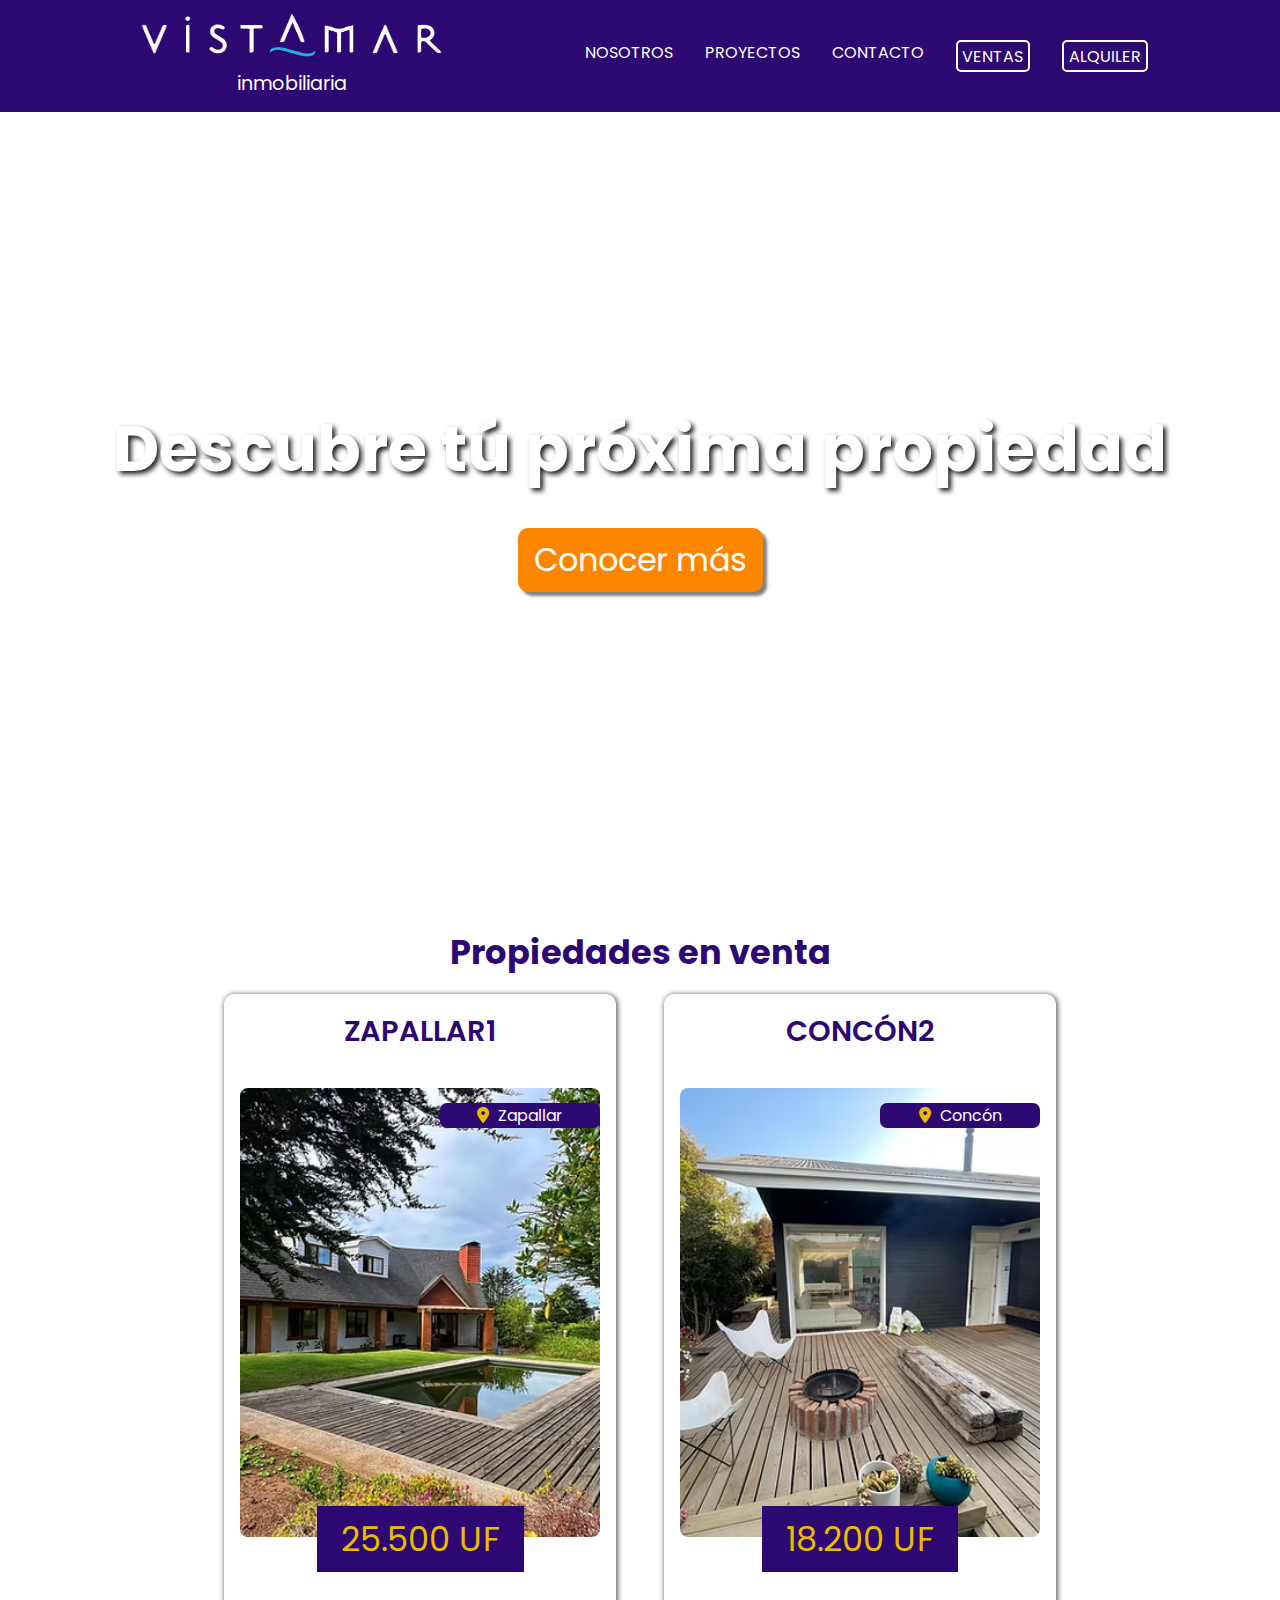
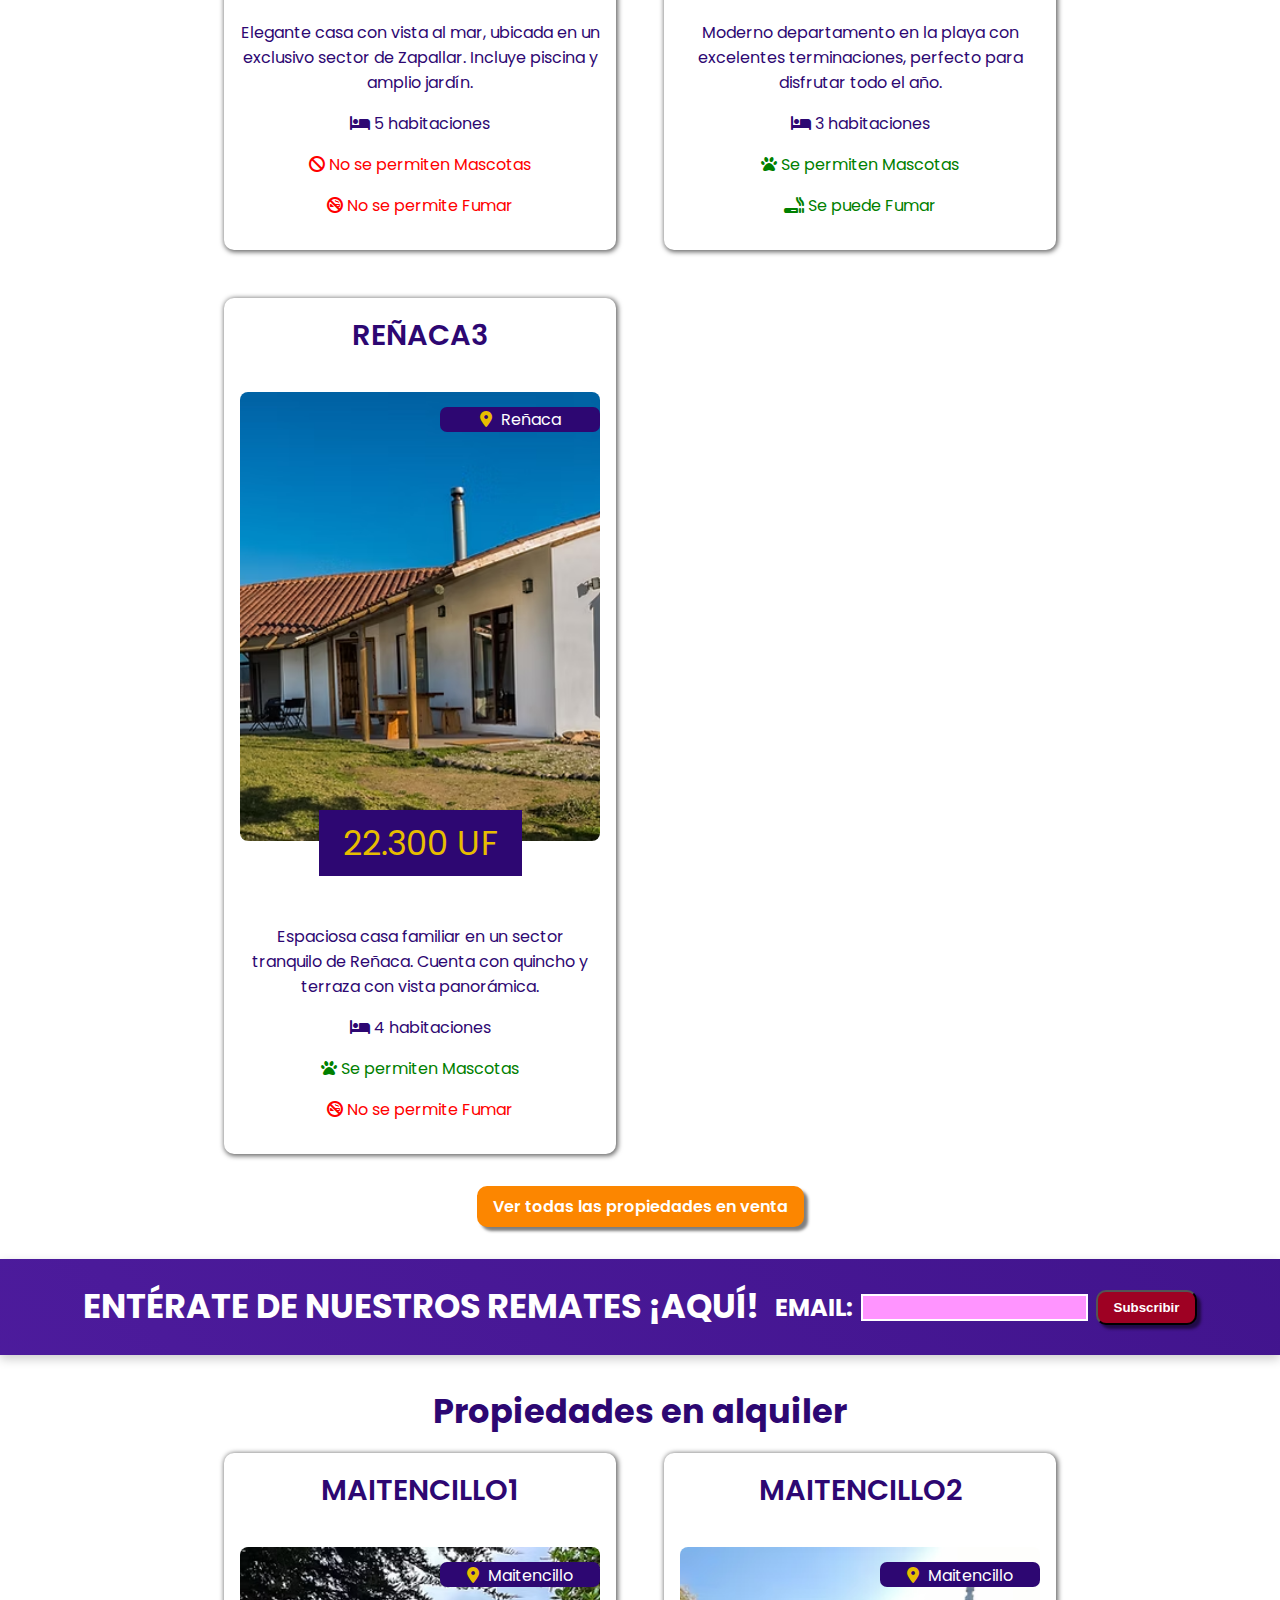
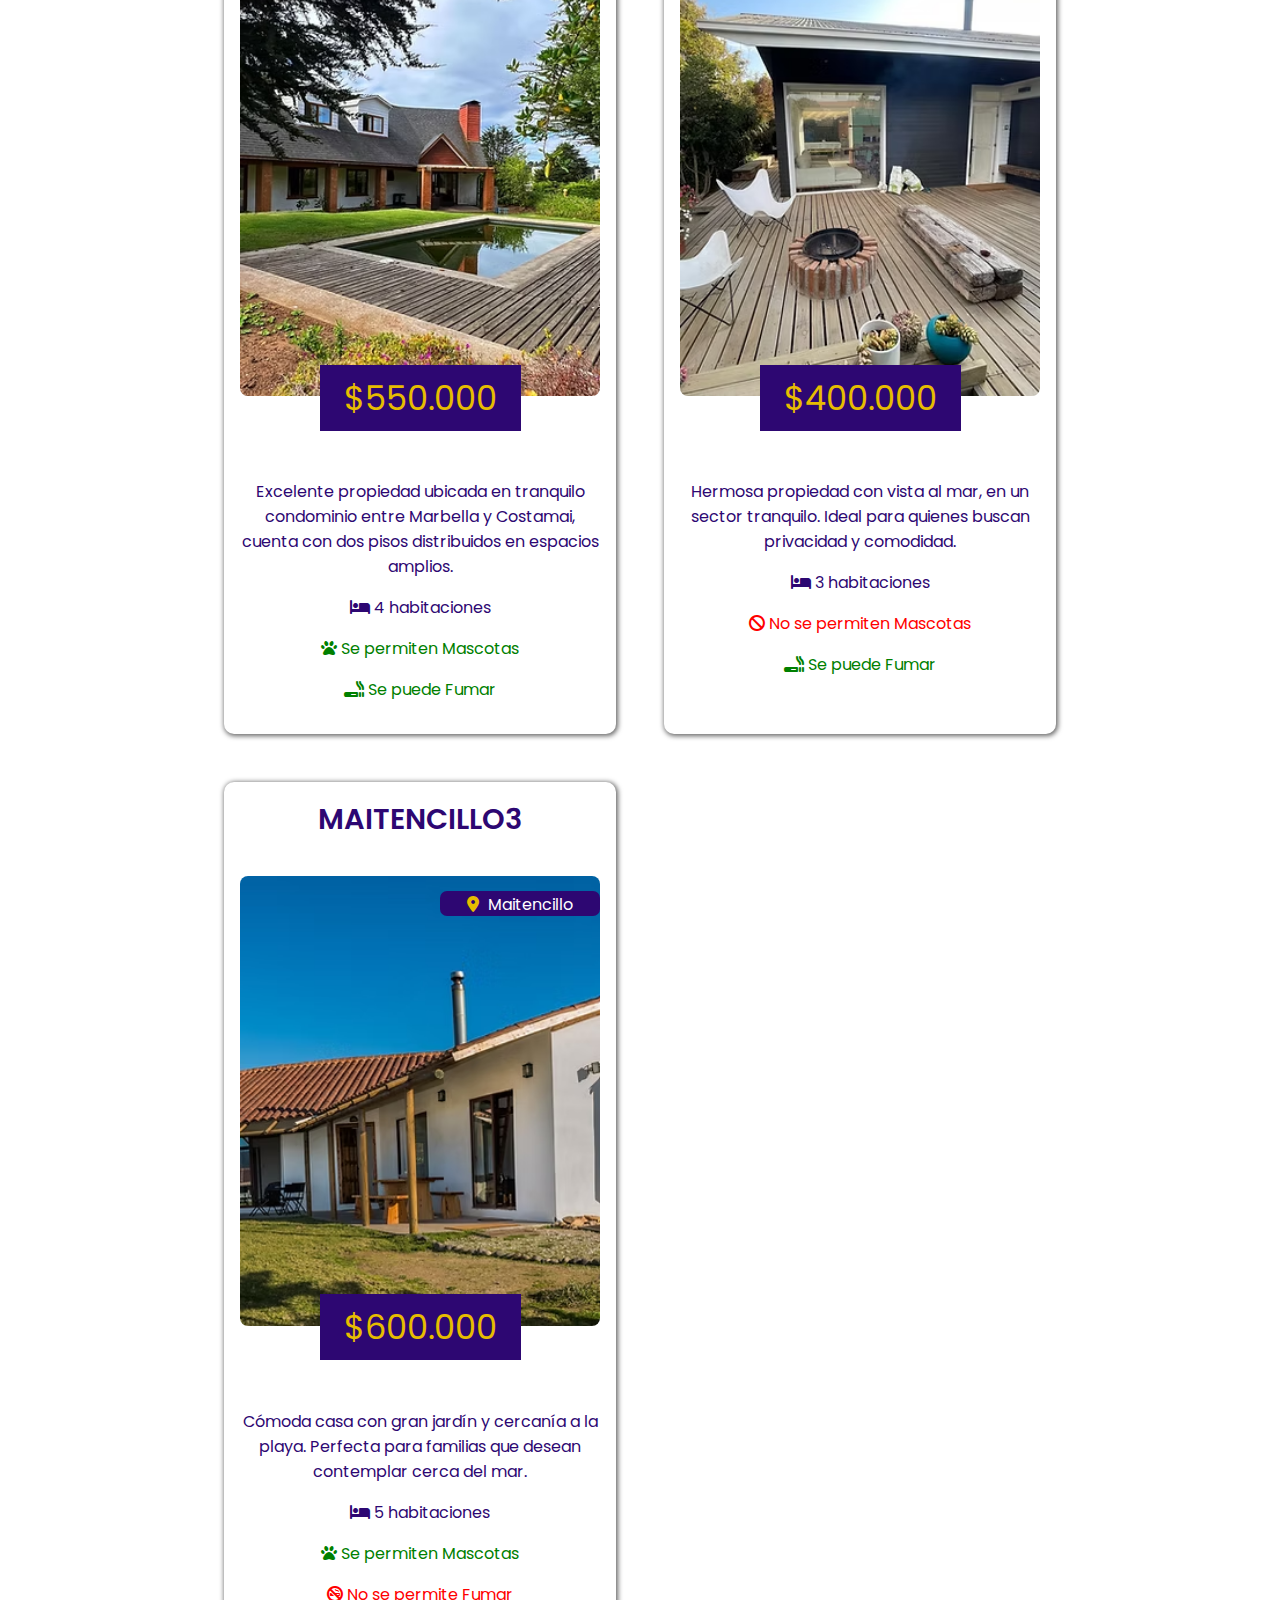
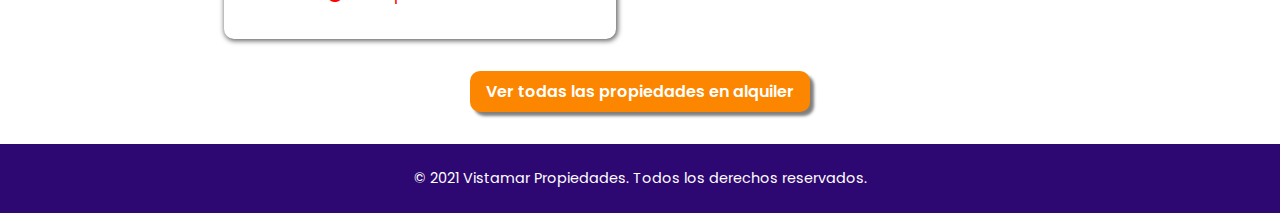
==== commit 0111aac4: "fix last details" ====
--- a/index.html
+++ b/index.html
@@ -15,10 +15,13 @@
                 </a>
                 <p>inmobiliaria</p>
             </div>
-            <div style="display:flex; gap: 2rem;">
-                <a class="botonh" href="propiedades_ventas.html">VENTAS</a>
+            <nav class="nav">
+                <a class="menu" href="#">NOSOTROS</a>
+                <a class="menu" href="#">PROYECTOS</a>
+                <a class="menu" href="#">CONTACTO</a>
+                    <a class="botonh" href="propiedades_ventas.html">VENTAS</a>
                 <a class="botonh" href="propiedades_alquiler.html">ALQUILER</a>
-            </div>
+            </nav>
     </header>
     <main>
         <div class="hero">
@@ -28,11 +31,16 @@
         <section>
             <h2>Propiedades en venta</h2>
             <div class="seccion" id="ventas">
-
             </div>
             <a class="boton" href="propiedades_ventas.html">Ver todas las propiedades en venta</a>
         </section>
-    <div class="banner"></div>
+    <div class="banner">
+        <h2 style="color: white;">Entérate de nuestros Remates ¡Aquí! </h2>
+        <form style="margin-left: 1rem; display: flex; align-items: center; justify-content: space-evenly;" action="submit">
+            <label for="Email">Email:</label>
+            <input style="margin-left: .5rem;" type="text"><button style="margin-left: .5rem; text-decoration: none; background-color: rgb(158, 1, 35);" class="boton" type="button">Subscribir</button>
+        </form>
+    </div>
         <section>
             <h2>Propiedades en alquiler</h2>
                 <div class="seccion" id="arriendos">
--- a/assets/css/style.css
+++ b/assets/css/style.css
@@ -86,17 +86,33 @@
   text-align: center;
 }
 
+.nav {
+  display:flex;
+  gap: 2rem;
+}
+
+.nav a {
+  text-decoration: none;
+  color: var(--bg);
+  font-weight: 400;
+}
+
+.nav a:hover {
+  color: var(--yellow);
+}
+
 .botonh {
   color: var(--bg);
-  background-color: var(--celeste);
+  border: 2px solid white;
   padding: 0.1rem .3rem;
   border-radius: 5px;
   box-shadow: 0px 0px 1px rgba(0, 0, 0, 0.5);
   transition: all 0.1s ease-in-out;
+  text-decoration: none;
 }
 
 .botonh:hover {
-  background-color: rgb(81, 0, 148);
+  background-color: rgb(221, 125, 0);
   transform: scale(1.02);
 }
 
@@ -108,6 +124,7 @@
   border-radius: 10px;
   transition: all 0.1s ease-in-out;
   box-shadow: 4px 4px 3px rgba(0, 0, 0, 0.5);
+  text-decoration: none;
 }
 
 .boton:hover {
@@ -131,54 +148,48 @@
 }
 
 .banner {
-    width: 100%;
-    height: 6rem;
-    background-color: var(--primary);
-}
-
-span {
-    position: relative;
-    top: -40px;
-    background-color: var(--primary);
-    color: var(--yellow);
-    padding: .6rem 1.5rem;
-    font-size: 2.1rem;
-    margin: 0;
-}
-
-.ubiposs {
-  display: flex;
-  justify-content: end;
-  margin: 0;
-  padding: 0;
-  line-height: 0;
-  height: 27px;
-}
-
-.ubi {
-  margin: 0;
-  position: relative;
-  top: 2.8rem;
-  color: var(--bg);
-  background-color: var(--primary);
-  padding: .3rem;
-  font-size: 1.2rem;
-  width: 150px;
-  border-radius: 7px;
-}
-
-.ubi i {
-  color: var(--yellow);
-  margin-right: .3rem;
-}
-
+  width: 100%;
+  height: 6rem;
+  background: linear-gradient(45deg, #4e1c9e, var(--primary));
+  background-size: 300% 300%;
+  animation: gradientAnimation 3s ease infinite;
+  display: flex;
+  justify-content: center;
+  align-items: center;
+  color: white;
+  font-size: 1.5rem;
+  font-weight: bold;
+  text-transform: uppercase;
+  box-shadow: 0px 4px 10px rgba(0, 0, 0, 0.2);
+}
+
+input {
+  height: 1.3rem;
+  font-size: 1rem;
+  font-weight: 600;
+  color: var(--primary);
+  border: solid 2px var(--bg);
+  background-color: #ff94ff;
+}
+
+@keyframes gradientAnimation {
+  0% {
+    background-position: 0% 50%;
+  }
+  50% {
+    background-position: 100% 50%;
+  }
+  100% {
+    background-position: 0% 50%;
+  }
+}
 
 .seccion {
-  width: 70%;
+  width: 65%;
   display: grid;
-  grid-template-columns: repeat(auto-fit, minmax(24.9rem, 1fr));
-  justify-content: center;
-  gap: 1.5rem;
+  grid-template-columns: repeat(auto-fit, minmax(23rem, 1fr));
+  justify-content: center;
+  gap: 3rem;
   margin: 1rem 0;
   padding-bottom: 1rem;
 }
@@ -210,6 +221,7 @@
     box-shadow: 4px 4px 3px rgba(0, 0, 0, 0.5);
     transition: all 0.1s ease-in-out;
     text-align: center;
+    text-decoration: none;
 }
 
 .hero a:hover {
@@ -225,11 +237,53 @@
   text-align: center;
 }
 
+.card p {
+  font-size: 1rem;
+  font-weight: 400;
+}
+
 .card img {
   width: 100%;
   height: auto;
   border-radius: 8px;
   margin-bottom: 10px;
+}
+
+span {
+  position: relative;
+  top: -40px;
+  background-color: var(--primary);
+  color: var(--yellow);
+  padding: .6rem 1.5rem;
+  font-size: 2.1rem;
+  margin: 0;
+}
+
+.ubiposs {
+display: flex;
+justify-content: end;
+align-items: center;
+margin: 0;
+padding: 0;
+line-height: 0;
+height: 35px;
+}
+
+.ubi {
+margin: 0;
+position: relative;
+top: 2.8rem;
+color: var(--bg);
+background-color: var(--primary);
+padding: .3rem;
+font-size: 1.2rem;
+width: 150px;
+border-radius: 7px;
+}
+
+.ubi i {
+color: var(--yellow);
+margin-right: .3rem;
 }
 
 footer {
@@ -246,4 +300,25 @@
     height: 10rem;
     flex-direction: column;
   }
+  .banner {
+    flex-direction: column;
+    height: 14rem;
+    text-align: center;
+  }
+  .banner h2 {
+    font-size: 1.4rem;
+  }
+  .menu {
+    display: none;
+  }
+  form {
+    font-size: 1.2rem;
+    display: flex;
+    flex-direction: column;
+    gap: .4rem;
+  }
+  input {
+    height: 2rem;
+    text-align: center;
+  }
 }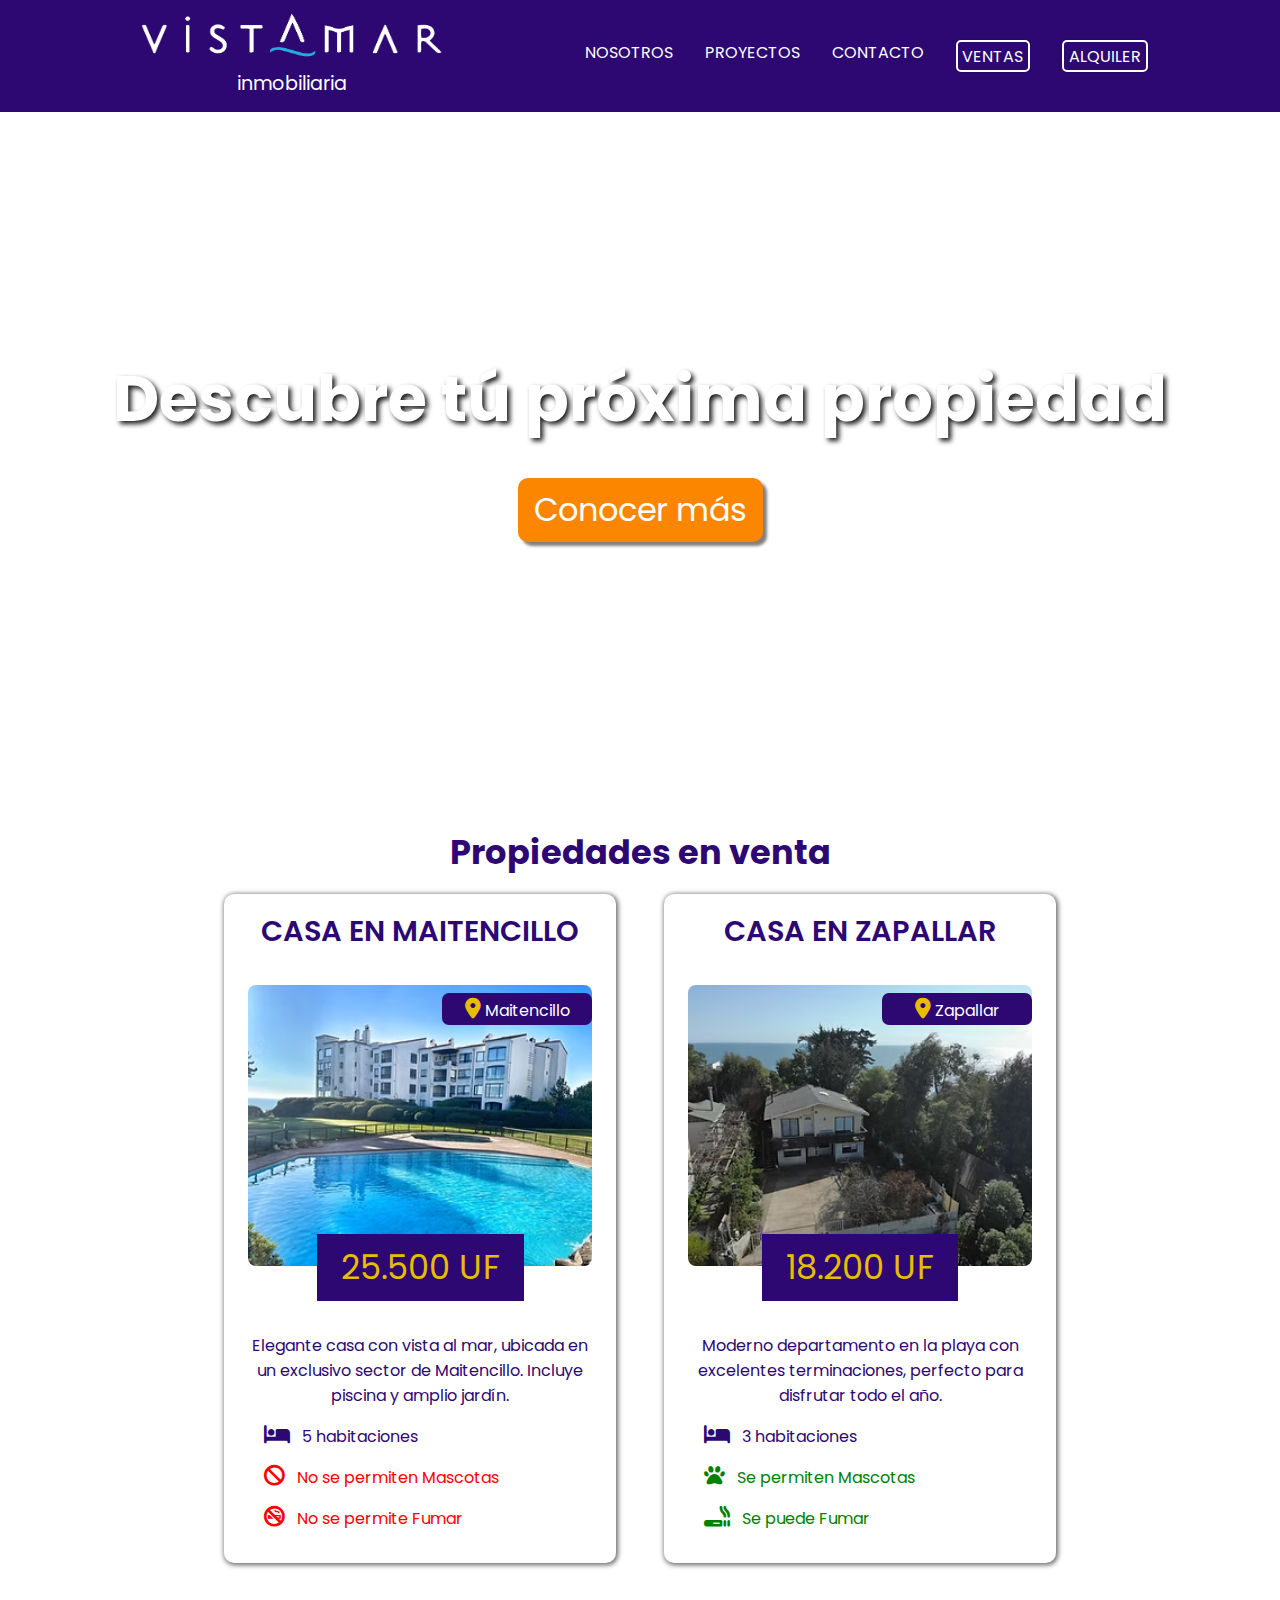
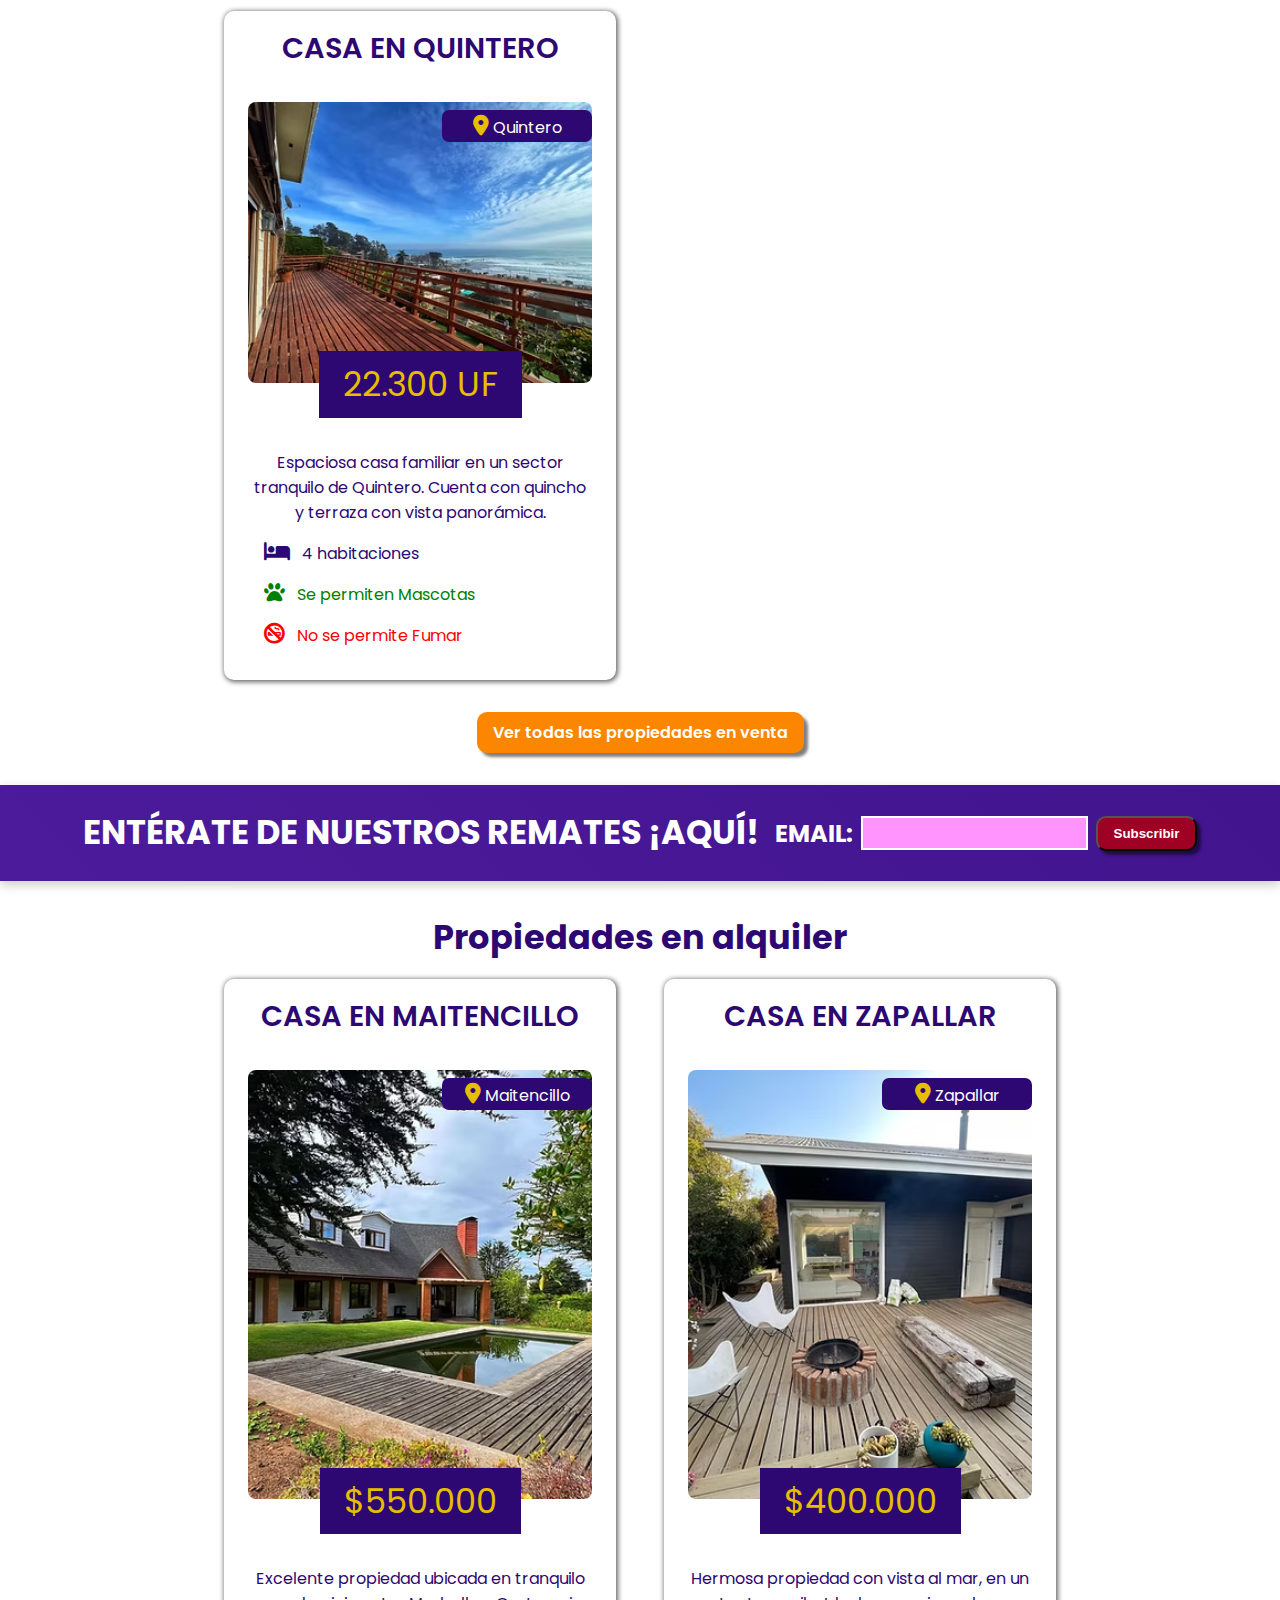
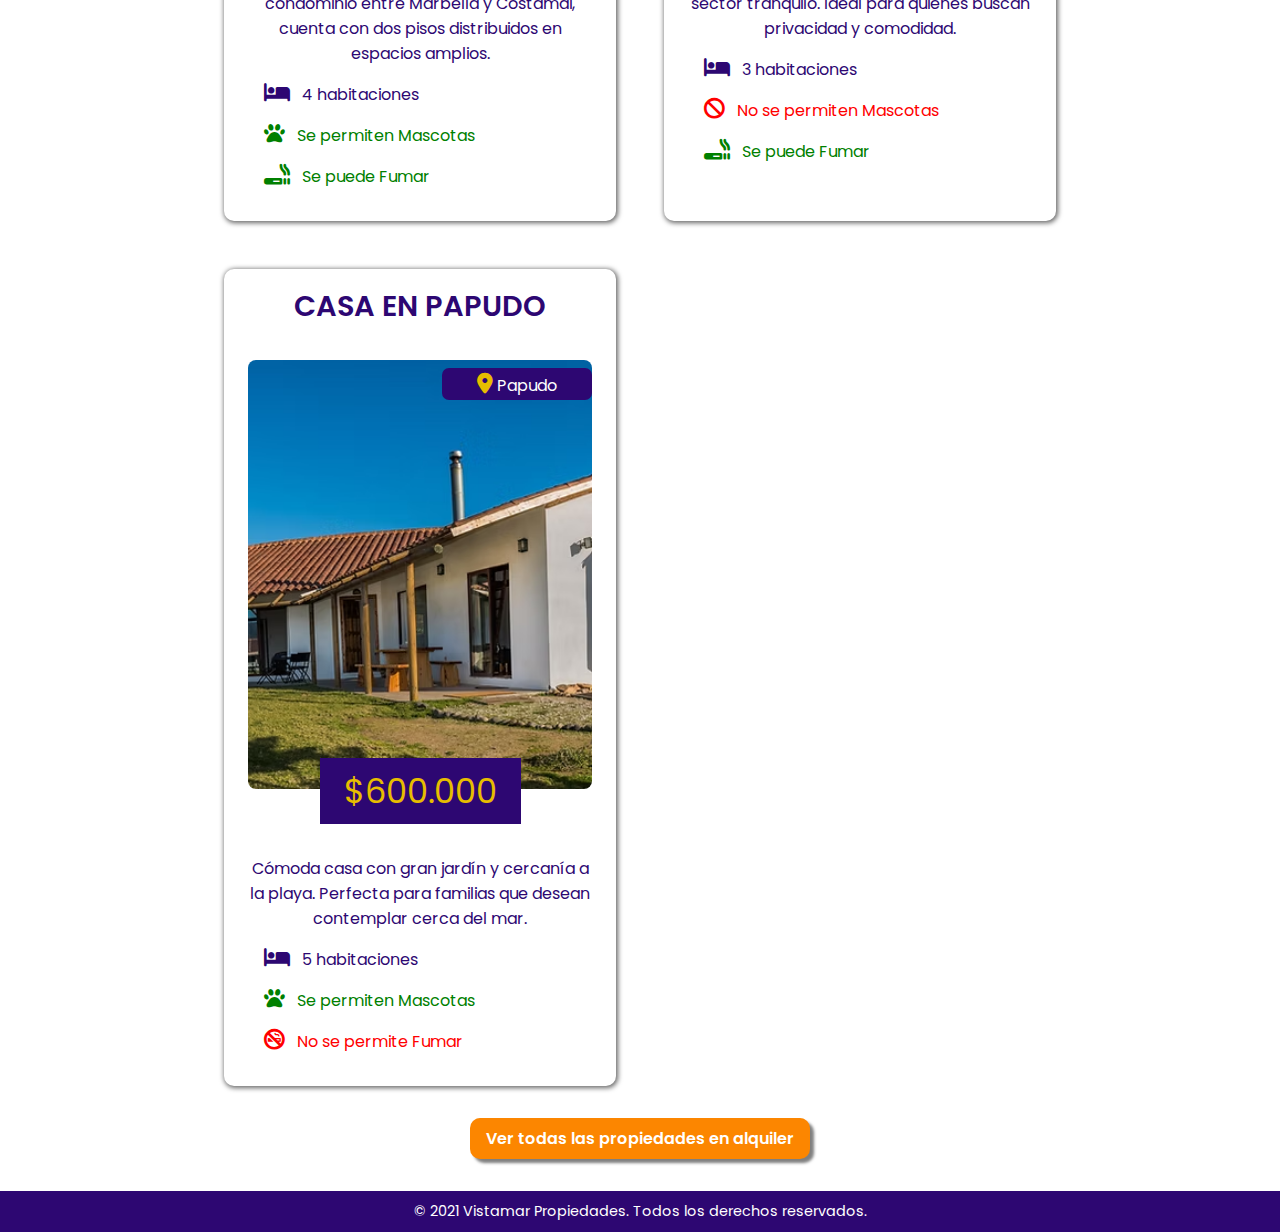
==== commit de3fc7cb: "fix banner event" ====
--- a/index.html
+++ b/index.html
@@ -19,7 +19,7 @@
                 <a class="menu" href="#">NOSOTROS</a>
                 <a class="menu" href="#">PROYECTOS</a>
                 <a class="menu" href="#">CONTACTO</a>
-                    <a class="botonh" href="propiedades_ventas.html">VENTAS</a>
+                <a class="botonh" href="propiedades_ventas.html">VENTAS</a>
                 <a class="botonh" href="propiedades_alquiler.html">ALQUILER</a>
             </nav>
     </header>
@@ -38,7 +38,7 @@
         <h2 style="color: white;">Entérate de nuestros Remates ¡Aquí! </h2>
         <form style="margin-left: 1rem; display: flex; align-items: center; justify-content: space-evenly;" action="submit">
             <label for="Email">Email:</label>
-            <input style="margin-left: .5rem;" type="text"><button style="margin-left: .5rem; text-decoration: none; background-color: rgb(158, 1, 35);" class="boton" type="button">Subscribir</button>
+            <input id="input" style="margin-left: .5rem;" type="text"><button id="enter" style="margin-left: .5rem; text-decoration: none; background-color: rgb(158, 1, 35);" class="boton" type="button">Subscribir</button>
         </form>
     </div>
         <section>
@@ -51,6 +51,6 @@
     <footer>
         <p>&copy; 2021 Vistamar Propiedades. Todos los derechos reservados.</p>
     </footer>
-    <script src="assets/js/script.js"></script>
+    <script src="assets/js/script.js"></script> 
 </body>
 </html>
--- a/assets/css/style.css
+++ b/assets/css/style.css
@@ -17,6 +17,11 @@
   text-decoration: none;
 }
 
+p {
+  padding: 0;
+  margin: 0;
+}
+
 body {
   background-color: var(--bg);
   font-family: "Poppins", sans-serif;
@@ -152,7 +157,7 @@
   height: 6rem;
   background: linear-gradient(45deg, #4e1c9e, var(--primary));
   background-size: 300% 300%;
-  animation: gradientAnimation 3s ease infinite;
+  animation: gradiente 2s ease infinite;
   display: flex;
   justify-content: center;
   align-items: center;
@@ -164,7 +169,7 @@
 }
 
 input {
-  height: 1.3rem;
+  height: 1.8rem;
   font-size: 1rem;
   font-weight: 600;
   color: var(--primary);
@@ -172,7 +177,7 @@
   background-color: #ff94ff;
 }
 
-@keyframes gradientAnimation {
+@keyframes gradiente {
   0% {
     background-position: 0% 50%;
   }
@@ -199,13 +204,26 @@
   background-attachment: fixed;
   background-size: cover;
   background-position: center;
-  height: 800px;
+  height: 700px;
   display: flex;
   align-items: center;
   justify-content: center;
   flex-direction: column;
   width: 100%;
   gap: 2rem;
+  animation: cambioFondo 15s infinite;
+}
+
+@keyframes cambioFondo {
+  0% {
+    background-image: url('../img/hero.jpg');
+  }
+  50% {
+    background-image: url('../img/hero2.avif');
+  }
+  100% {
+    background-image: url('../img/hero.jpg');
+  }
 }
 
 .hero h1 {
@@ -232,14 +250,28 @@
 .card {
   background-color: var(--bg);
   border-radius: 10px;
-  padding: 1rem;
+  padding: 1rem 1.5rem;
   box-shadow: 1px 1px 5px 1px rgba(0, 0, 0, 0.6);
   text-align: center;
+  padding-top: 1rem;
 }
 
 .card p {
   font-size: 1rem;
   font-weight: 400;
+  padding: 0;
+}
+
+.card i {
+  font-size: 1.3rem;
+  margin-right: .5rem;
+}
+
+.left {
+text-align: start;
+margin-left: 1rem;
+padding: 0;
+margin:1rem;
 }
 
 .card img {
@@ -266,24 +298,28 @@
 margin: 0;
 padding: 0;
 line-height: 0;
-height: 35px;
 }
 
 .ubi {
+font-size: 2rem;
 margin: 0;
 position: relative;
-top: 2.8rem;
+top: 2.5rem;
 color: var(--bg);
 background-color: var(--primary);
-padding: .3rem;
-font-size: 1.2rem;
 width: 150px;
+height: 2rem;
 border-radius: 7px;
+align-items: center;
+justify-content: center;
+text-align: center;
 }
 
 .ubi i {
 color: var(--yellow);
 margin-right: .3rem;
+margin: .3rem 0;
+font-size: 1.3rem;
 }
 
 footer {
@@ -309,6 +345,9 @@
     font-size: 1.4rem;
   }
   .menu {
+    display: none;
+  }
+  label {
     display: none;
   }
   form {
